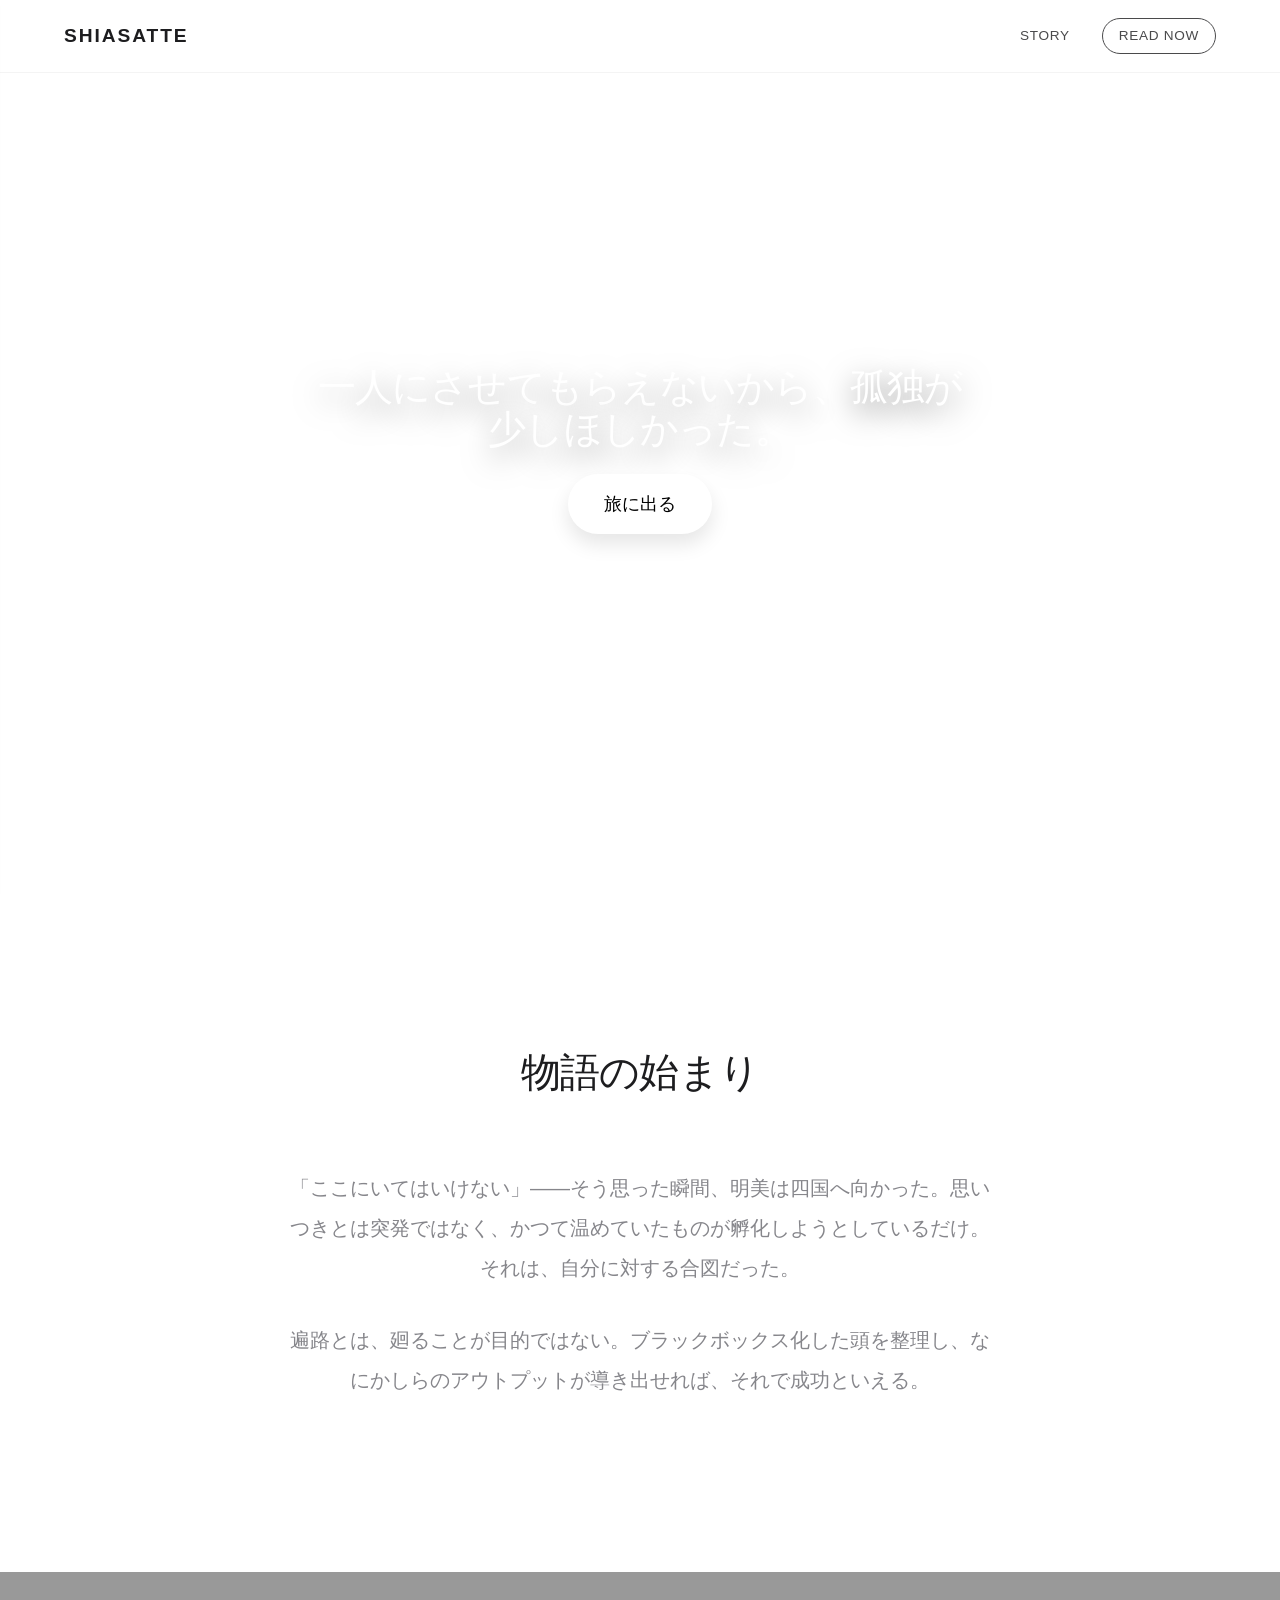
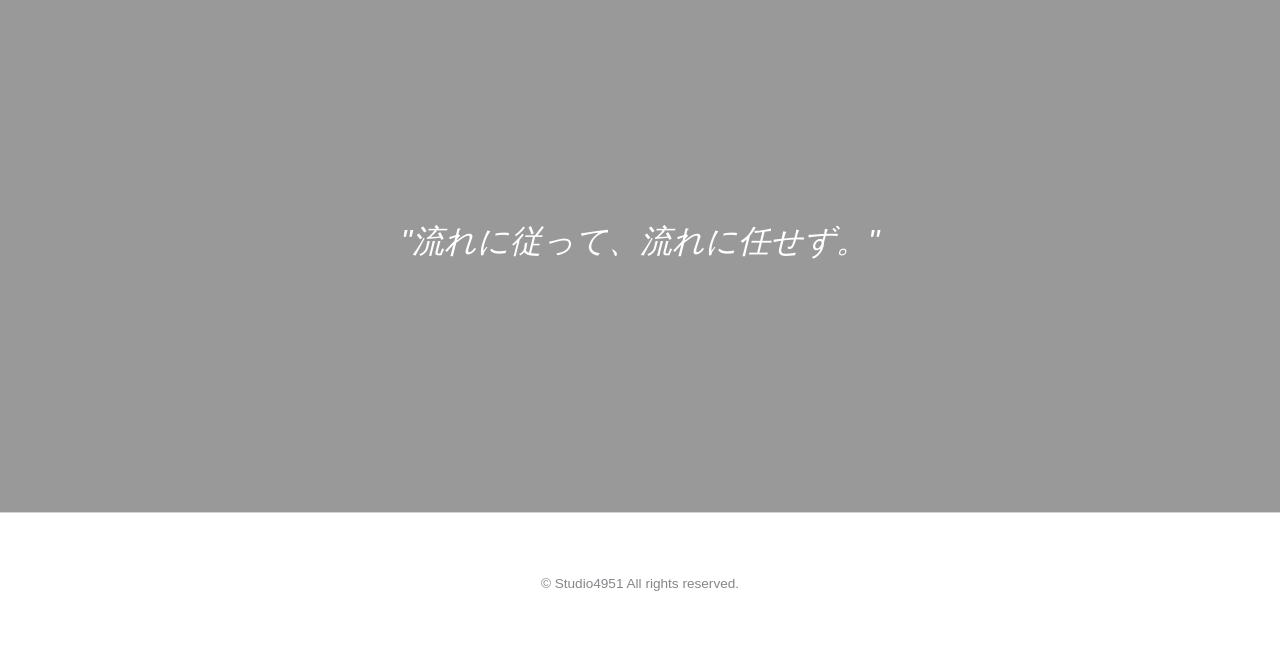
==== index.html @ b1f3d85f "web: ヒーロー文字の改行削除・サイズ縮小 Co-Authored-By: Claude Sonnet 4.6 <noreply@anthropic.com>" ====
<!DOCTYPE html>
<html lang="ja">
<head>
    <meta charset="UTF-8">
    <meta name="viewport" content="width=device-width, initial-scale=1.0">
    <title>shiasatte ― 完全版 ―</title>
    <meta name="description" content="歩く×考える カジュアルへんろニクス。四国遍路を舞台にした物語。">
    <link rel="stylesheet" href="styles.css">
    <style>
    /* Reader modal */
    #reader-modal {
        position: fixed;
        top: 0; left: 0;
        width: 100%; height: 100%;
        z-index: 9999;
        background: #000;
        display: none;
        flex-direction: column;
    }
    #reader-modal.open { display: flex; }

    #reader-topbar {
        height: 48px;
        background: rgba(0,0,0,0.95);
        display: flex;
        align-items: center;
        justify-content: space-between;
        padding: 0 16px;
        flex-shrink: 0;
    }
    #reader-topbar .reader-title {
        color: #999;
        font-size: 0.8rem;
        letter-spacing: 0.05em;
    }
    .reader-btn {
        background: none;
        border: none;
        color: #aaa;
        font-size: 14px;
        cursor: pointer;
        padding: 8px 12px;
        border-radius: 6px;
        transition: all 0.2s;
    }
    .reader-btn:hover { color: #fff; background: rgba(255,255,255,0.1); }

    #reader-frame {
        flex: 1;
        border: none;
        width: 100%;
    }

    #reader-navbar {
        height: 48px;
        background: rgba(0,0,0,0.95);
        display: flex;
        align-items: center;
        justify-content: space-between;
        padding: 0 8px;
        flex-shrink: 0;
        border-top: 1px solid rgba(255,255,255,0.08);
    }
    #reader-navbar .nav-btn {
        background: none;
        border: none;
        color: #888;
        font-size: 18px;
        cursor: pointer;
        width: 48px;
        height: 48px;
        display: flex;
        align-items: center;
        justify-content: center;
        border-radius: 8px;
        transition: all 0.15s;
    }
    #reader-navbar .nav-btn:hover { color: #fff; background: rgba(255,255,255,0.08); }
    #reader-navbar .nav-center {
        display: flex;
        align-items: center;
        gap: 4px;
    }
    #reader-page-info {
        font-size: 0.75rem;
        color: #666;
        min-width: 80px;
        text-align: center;
        user-select: none;
    }

    /* Reader TOC panel */
    #reader-toc {
        position: fixed;
        top: 0; left: -320px;
        z-index: 10010;
        width: 300px;
        height: 100%;
        background: rgba(30,30,30,0.98);
        backdrop-filter: blur(12px);
        -webkit-backdrop-filter: blur(12px);
        box-shadow: 2px 0 16px rgba(0,0,0,0.4);
        transition: left 0.3s ease;
        padding: 24px 0;
        overflow-y: auto;
    }
    #reader-toc.open { left: 0; }
    #reader-toc h3 {
        font-size: 0.8rem;
        font-weight: 600;
        color: #666;
        letter-spacing: 0.1em;
        padding: 0 24px 12px;
        border-bottom: 1px solid rgba(255,255,255,0.08);
        margin-bottom: 8px;
    }
    #reader-toc ul { list-style: none; padding: 0; margin: 0; }
    #reader-toc li a {
        display: block;
        padding: 10px 24px;
        color: #ccc;
        text-decoration: none;
        font-size: 0.9rem;
        transition: background 0.15s;
        border-left: 3px solid transparent;
    }
    #reader-toc li a:hover { background: rgba(255,255,255,0.05); }
    #reader-toc li a.active { border-left-color: #fff; color: #fff; font-weight: 600; }
    #reader-toc li.part a { font-weight: 700; font-size: 0.8rem; color: #777; padding-top: 18px; }

    #reader-overlay {
        position: fixed;
        top: 0; left: 0;
        width: 100%; height: 100%;
        background: rgba(0,0,0,0.5);
        z-index: 10005;
        opacity: 0;
        pointer-events: none;
        transition: opacity 0.3s;
    }
    #reader-overlay.show { opacity: 1; pointer-events: auto; }
    </style>
</head>
<body>
    <nav class="navbar fade-in">
        <div class="logo">SHIASATTE</div>
        <div class="menu">
            <a href="#about">Story</a>
            <a href="javascript:void(0)" class="btn-outline" onclick="openReader()">Read Now</a>
        </div>
    </nav>

    <header class="hero">
        <div class="hero-image" style="background-image: url('assets/ohenro_girl.png');"></div>
        <div class="hero-content fade-in-up">
            <h1>一人にさせてもらえないから、孤独が少しほしかった。</h1>
            <a href="javascript:void(0)" class="btn-primary" onclick="openReader(3)">旅に出る</a>
        </div>
    </header>

    <section id="about" class="section about">
        <div class="container fade-in-scroll">
            <h2 class="section-title">物語の始まり</h2>
            <div class="about-text">
                <p>「ここにいてはいけない」——そう思った瞬間、明美は四国へ向かった。思いつきとは突発ではなく、かつて温めていたものが孵化しようとしているだけ。それは、自分に対する合図だった。</p>
                <p>遍路とは、廻ることが目的ではない。ブラックボックス化した頭を整理し、なにかしらのアウトプットが導き出せれば、それで成功といえる。</p>
            </div>
        </div>
    </section>

    <section class="image-divider fade-in-scroll">
       <div class="quote">
           "流れに従って、流れに任せず。"
       </div>
    </section>


    <footer class="footer">
        <div class="container">
            <p>&copy; Studio4951 All rights reserved.</p>
        </div>
    </footer>

    <!-- Reader Modal -->
    <div id="reader-modal">
        <div id="reader-topbar">
            <span class="reader-title">SHIASATTE ― 完全版 ―</span>
            <button class="reader-btn" onclick="closeReader()">&#10005; 閉じる</button>
        </div>
        <iframe id="reader-frame" src="about:blank" allowfullscreen></iframe>
        <div id="reader-navbar">
            <button class="nav-btn" id="rbtn-toc" title="目次">&#9776;</button>
            <div class="nav-center">
                <button class="nav-btn" id="rbtn-prev" title="前のページ">&#9664;</button>
                <span id="reader-page-info"></span>
                <button class="nav-btn" id="rbtn-next" title="次のページ">&#9654;</button>
            </div>
            <div style="width:48px"></div>
        </div>
    </div>

    <div id="reader-overlay"></div>
    <nav id="reader-toc">
        <h3>目次</h3>
        <ul>
            <li class="part"><a href="#" data-item="2">第一部　shiasatte</a></li>
            <li><a href="#" data-item="3">第一章　百一匹目の女</a></li>
            <li><a href="#" data-item="4">第二章　同行他者</a></li>
            <li><a href="#" data-item="5">第三章　ラジオをなくした</a></li>
            <li><a href="#" data-item="6">第四章　それでよかった</a></li>
            <li class="part"><a href="#" data-item="7">第二部　大きな足のナナメから</a></li>
            <li><a href="#" data-item="8">番外編・前編</a></li>
            <li class="part"><a href="#" data-item="9">第三部　ここにいたらいいのに</a></li>
            <li><a href="#" data-item="10">番外編・後編</a></li>
        </ul>
    </nav>

    <script src="script.js"></script>
    <script>
    const readerModal = document.getElementById('reader-modal');
    const readerFrame = document.getElementById('reader-frame');
    const readerPageInfo = document.getElementById('reader-page-info');
    const readerToc = document.getElementById('reader-toc');
    const readerOverlay = document.getElementById('reader-overlay');
    let pendingJump = null;
    let bibiLoaded = false;

    function getBibi() {
        try {
            const w = readerFrame.contentWindow;
            return (w && w.R && w.I && w.I.Flipper) ? w : null;
        } catch(e) { return null; }
    }

    function openReader(itemIndex) {
        readerModal.classList.add('open');
        document.body.style.overflow = 'hidden';

        if (readerFrame.src === 'about:blank' || !readerFrame.src.includes('bibi')) {
            bibiLoaded = false;
            pendingJump = itemIndex || null;
            readerFrame.src = 'bibi/?book=shiasatte.epub';
            waitForBibi();
        } else if (!bibiLoaded) {
            pendingJump = itemIndex || null;
        } else if (itemIndex) {
            jumpToItem(itemIndex);
        }
    }

    function waitForBibi() {
        // Poll until Bibi is fully initialized
        const check = setInterval(() => {
            const w = getBibi();
            if (w) {
                clearInterval(check);
                bibiLoaded = true;
                // Inject smooth transitions
                try {
                    const style = w.document.createElement('style');
                    style.textContent = `
                        #bibi-main { transition: transform 0.4s cubic-bezier(0.22,1,0.36,1), -webkit-transform 0.4s cubic-bezier(0.22,1,0.36,1) !important; }
                        #bibi-main-book { transition: transform 0.4s cubic-bezier(0.22,1,0.36,1), opacity 0.2s ease, -webkit-transform 0.4s cubic-bezier(0.22,1,0.36,1) !important; }
                    `;
                    w.document.head.appendChild(style);
                } catch(e) {}

                if (pendingJump) {
                    setTimeout(() => jumpToItem(pendingJump), 300);
                    pendingJump = null;
                }
            }
        }, 300);
    }

    function jumpToItem(itemIndex) {
        const w = getBibi();
        if (!w || !w.R.Items[itemIndex]) return;
        const targetPage = w.R.Items[itemIndex].Pages[0];
        const targetIdx = w.R.Pages.indexOf(targetPage);
        const curPages = w.R.Current.Pages || w.R.IntersectingPages;
        const curIdx = curPages && curPages.length ? w.R.Pages.indexOf(curPages[0]) : 0;
        const dist = targetIdx - curIdx;
        if (dist !== 0) w.I.Flipper.flip(dist);
        setTimeout(updateReaderPageInfo, 500);
    }

    function closeReader() {
        readerModal.classList.remove('open');
        document.body.style.overflow = '';
        closeReaderToc();
    }

    function updateReaderPageInfo() {
        const w = getBibi();
        if (!w) return;
        const cur = w.R.Current.Pages;
        if (cur && cur.length) {
            const first = w.R.Pages.indexOf(cur[0]) + 1;
            const last = w.R.Pages.indexOf(cur[cur.length - 1]) + 1;
            const total = w.R.Pages.length;
            readerPageInfo.textContent = (first === last ? first : first + '-' + last) + ' / ' + total;
        }
    }

    function openReaderToc() { readerToc.classList.add('open'); readerOverlay.classList.add('show'); }
    function closeReaderToc() { readerToc.classList.remove('open'); readerOverlay.classList.remove('show'); }

    document.getElementById('rbtn-toc').addEventListener('click', () => {
        readerToc.classList.contains('open') ? closeReaderToc() : openReaderToc();
    });
    readerOverlay.addEventListener('click', closeReaderToc);

    document.getElementById('rbtn-prev').addEventListener('click', () => {
        const w = getBibi();
        if (w) { w.I.Flipper.flip(-1); setTimeout(updateReaderPageInfo, 400); }
    });
    document.getElementById('rbtn-next').addEventListener('click', () => {
        const w = getBibi();
        if (w) { w.I.Flipper.flip(1); setTimeout(updateReaderPageInfo, 400); }
    });

    document.querySelectorAll('#reader-toc a[data-item]').forEach(link => {
        link.addEventListener('click', (e) => {
            e.preventDefault();
            const itemIndex = parseInt(link.dataset.item);
            document.querySelectorAll('#reader-toc a').forEach(a => a.classList.remove('active'));
            link.classList.add('active');
            jumpToItem(itemIndex);
            closeReaderToc();
        });
    });

    // Keyboard: Escape to close
    document.addEventListener('keydown', (e) => {
        if (e.key === 'Escape' && readerModal.classList.contains('open')) closeReader();
    });

    setInterval(updateReaderPageInfo, 1000);
    </script>
</body>
</html>
---- styles.css ----
/* Core & Variables */
:root {
    --color-bg: #FFFFFF;
    --color-text: #1d1d1f;
    --color-text-muted: #86868b;
    --color-border: #d2d2d7;
    --color-accent: #000000;
    --font-heading: 'Helvetica Neue', 'Helvetica', 'Hiragino Kaku Gothic ProN', 'Arial', sans-serif;
    --font-body: 'Helvetica Neue', 'Helvetica', 'Hiragino Sans', 'Hiragino Kaku Gothic ProN', 'Arial', sans-serif;
    --transition-smooth: all 0.6s cubic-bezier(0.16, 1, 0.3, 1);
}

@media (prefers-color-scheme: dark) {
    :root {
        --color-bg: #000000;
        --color-text: #f5f5f7;
        --color-text-muted: #86868b;
        --color-border: #424245;
        --color-accent: #ffffff;
    }
}

* {
    margin: 0;
    padding: 0;
    box-sizing: border-box;
}

body {
    background-color: var(--color-bg);
    color: var(--color-text);
    font-family: var(--font-body);
    font-size: 17px;
    line-height: 1.6;
    -webkit-font-smoothing: antialiased;
    overflow-x: hidden;
}

a {
    color: inherit;
    text-decoration: none;
}

h1, h2, h3 {
    font-family: var(--font-heading);
    font-weight: 500;
    letter-spacing: -0.02em;
}

.container {
    max-width: 980px;
    margin: 0 auto;
    padding: 0 5%;
}

/* Nav */
.navbar {
    position: fixed;
    top: 0;
    left: 0;
    width: 100%;
    display: flex;
    justify-content: space-between;
    align-items: center;
    padding: 18px 5%;
    background-color: rgba(var(--color-bg), 0.8);
    backdrop-filter: saturate(180%) blur(20px);
    -webkit-backdrop-filter: saturate(180%) blur(20px);
    z-index: 1000;
    border-bottom: 1px solid rgba(150, 150, 150, 0.1);
}

.logo {
    font-size: 1.2rem;
    font-weight: 700;
    letter-spacing: 0.1em;
}

.menu {
    display: flex;
    gap: 2rem;
    align-items: center;
}

.menu a {
    font-size: 0.85rem;
    text-transform: uppercase;
    letter-spacing: 0.05em;
    opacity: 0.8;
    transition: opacity 0.3s;
}

.menu a:hover {
    opacity: 1;
}

.btn-outline {
    border: 1px solid var(--color-text);
    padding: 6px 16px;
    border-radius: 20px;
    font-size: 0.8rem;
    transition: var(--transition-smooth);
}

.btn-outline:hover {
    background-color: var(--color-text);
    color: var(--color-bg);
}

/* Hero */
.hero {
    position: relative;
    height: 100vh;
    display: flex;
    align-items: center;
    justify-content: center;
    text-align: center;
    overflow: hidden;
}

.hero-image {
    position: absolute;
    top: 0;
    left: 0;
    width: 100%;
    height: 100%;
    background-size: cover;
    background-position: center;
    background-attachment: fixed;
    z-index: -1;
    transform: scale(1.05); /* for parallax/zoom out effect if wanted */
    filter: brightness(0.6) contrast(1.1);
}

.hero-content {
    color: #ffffff;
    max-width: 800px;
    padding: 0 5vw;
}

.hero-content h1 {
    font-size: clamp(1.4rem, 3vw, 2.5rem);
    line-height: 1.1;
    margin-bottom: 1.5rem;
    text-shadow: 0 10px 30px rgba(0,0,0,0.5);
}

.hero-content p {
    font-size: clamp(1.2rem, 2vw, 1.6rem);
    font-weight: 300;
    margin-bottom: 3rem;
    opacity: 0.9;
    text-shadow: 0 2px 10px rgba(0,0,0,0.5);
}

.btn-primary {
    display: inline-block;
    background-color: #ffffff;
    color: #000000;
    padding: 16px 36px;
    border-radius: 40px;
    font-size: 1.1rem;
    font-weight: 500;
    transition: var(--transition-smooth);
    box-shadow: 0 10px 20px rgba(0,0,0,0.1);
}

.btn-primary:hover {
    transform: translateY(-2px);
    box-shadow: 0 15px 30px rgba(0,0,0,0.2);
    background-color: #f0f0f0;
}

/* Sections */
.section {
    padding: 140px 0;
}

.section-title {
    font-size: 2.5rem;
    text-align: center;
    margin-bottom: 4rem;
}

/* About */
.about-text {
    max-width: 700px;
    margin: 0 auto;
    font-size: 1.25rem;
    line-height: 2;
    text-align: center;
    color: var(--color-text-muted);
}

.about-text p {
    margin-bottom: 2rem;
}

/* Image Divider */
.image-divider {
    height: 60vh;
    background-image: url('assets/hero.png');
    background-size: cover;
    background-position: center;
    background-attachment: fixed;
    display: flex;
    align-items: center;
    justify-content: center;
    position: relative;
    filter: grayscale(80%);
}

.image-divider::after {
    content: '';
    position: absolute;
    top: 0;
    left: 0;
    width: 100%;
    height: 100%;
    background: rgba(0, 0, 0, 0.4);
}

.quote {
    position: relative;
    z-index: 1;
    font-size: 2rem;
    color: #fff;
    font-weight: 300;
    text-align: center;
    font-style: italic;
    max-width: 800px;
    padding: 0 20px;
}

/* Chapters */
.chapter-list {
    list-style: none;
    max-width: 700px;
    margin: 0 auto;
}

.chapter-list li {
    border-bottom: 1px solid var(--color-border);
}

.chapter-list li:first-child {
    border-top: 1px solid var(--color-border);
}

.chapter-list a {
    display: flex;
    align-items: center;
    justify-content: space-between;
    padding: 24px 0;
    transition: var(--transition-smooth);
}

.chapter-list a:hover {
    padding-left: 20px;
    padding-right: 20px;
    background-color: rgba(150, 150, 150, 0.05);
}

.chapter-num {
    font-size: 0.9rem;
    color: var(--color-text-muted);
}

.chapter-title {
    font-size: 1.4rem;
    font-weight: 500;
}

/* Footer */
.footer {
    padding: 60px 0;
    text-align: center;
    font-size: 0.85rem;
    color: var(--color-text-muted);
    border-top: 1px solid var(--color-border);
}

/* Animations */
.fade-in {
    opacity: 0;
    animation: fadeIn 1.2s cubic-bezier(0.16, 1, 0.3, 1) forwards;
}

.fade-in-up {
    opacity: 0;
    transform: translateY(40px);
    animation: fadeInUp 1.2s cubic-bezier(0.16, 1, 0.3, 1) 0.3s forwards;
}

.fade-in-scroll {
    opacity: 0;
    transform: translateY(40px);
    transition: opacity 1s cubic-bezier(0.16, 1, 0.3, 1), transform 1s cubic-bezier(0.16, 1, 0.3, 1);
}

.fade-in-scroll.is-visible {
    opacity: 1;
    transform: translateY(0);
}

@keyframes fadeIn {
    to { opacity: 1; }
}

@keyframes fadeInUp {
    to {
        opacity: 1;
        transform: translateY(0);
    }
}

/* Responsive */
@media (max-width: 768px) {
    .menu { display: none; }
    .hero-content h1 {
        font-size: 1.2rem;
    }
    .about-text {
        font-size: 1.1rem;
        text-align: left;
    }
    .quote {
        font-size: 1.5rem;
    }
    .chapter-list a {
        flex-direction: column;
        align-items: flex-start;
        gap: 8px;
    }
}
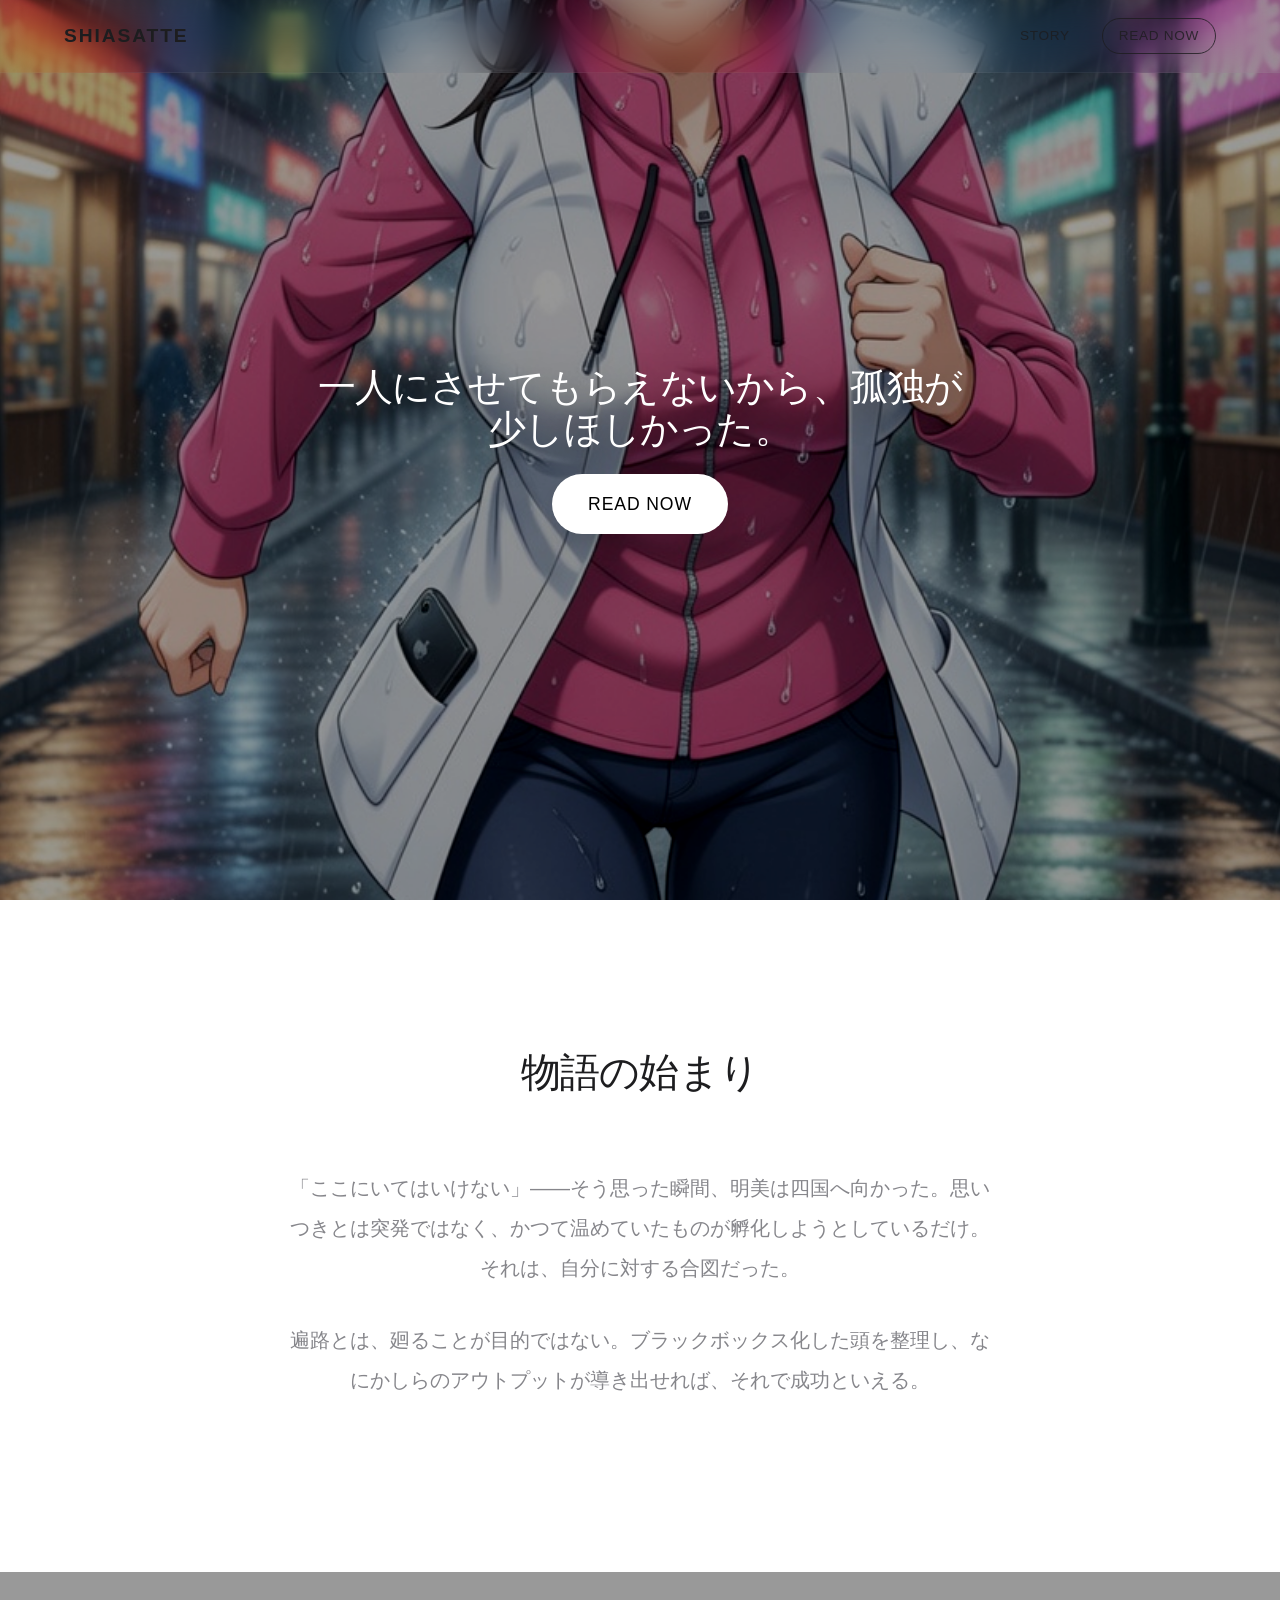
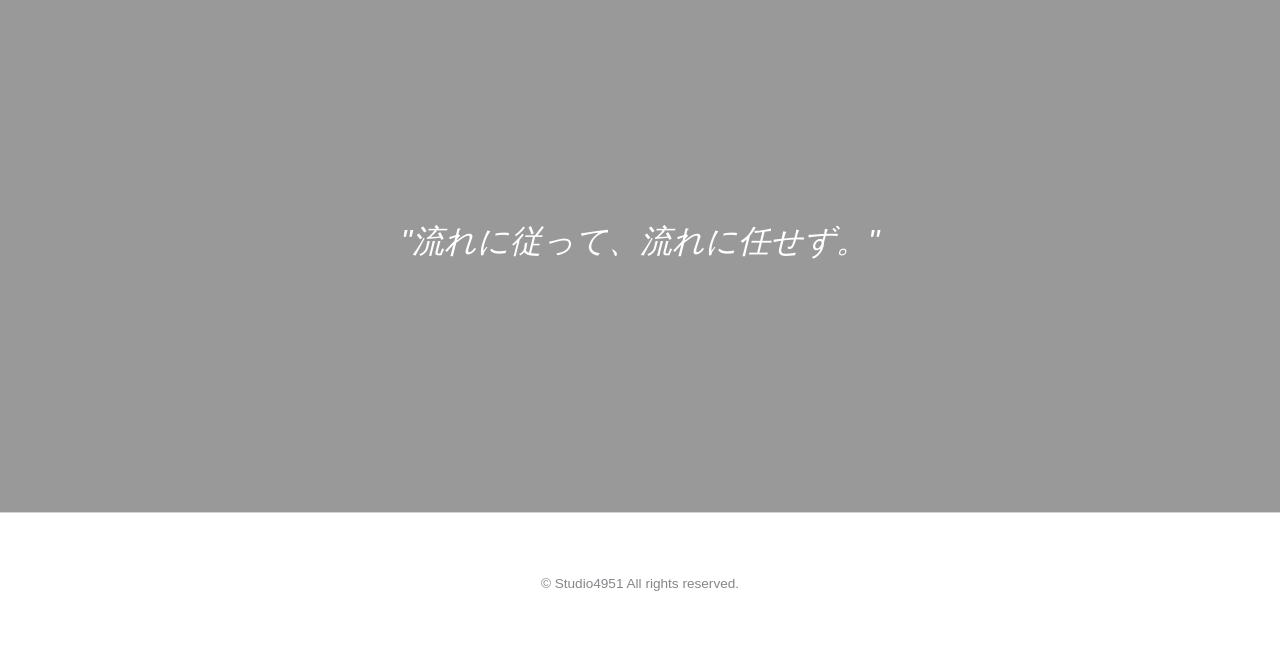
==== commit bc700b45: "web: ヒーロー画像をtop.pngに変更 Co-Authored-By: Claude Sonnet 4.6 <noreply@anthropic.com>" ====
--- a/index.html
+++ b/index.html
@@ -151,10 +151,10 @@
     </nav>
 
     <header class="hero">
-        <div class="hero-image" style="background-image: url('assets/ohenro_girl.png');"></div>
+        <div class="hero-image" style="background-image: url('assets/top.png');"></div>
         <div class="hero-content fade-in-up">
             <h1>一人にさせてもらえないから、孤独が少しほしかった。</h1>
-            <a href="javascript:void(0)" class="btn-primary" onclick="openReader(3)">旅に出る</a>
+            <a href="javascript:void(0)" class="btn-primary" onclick="openReader(3)">Read Now</a>
         </div>
     </header>
 
--- a/styles.css
+++ b/styles.css
@@ -161,6 +161,8 @@
     border-radius: 40px;
     font-size: 1.1rem;
     font-weight: 500;
+    text-transform: uppercase;
+    letter-spacing: 0.05em;
     transition: var(--transition-smooth);
     box-shadow: 0 10px 20px rgba(0,0,0,0.1);
 }
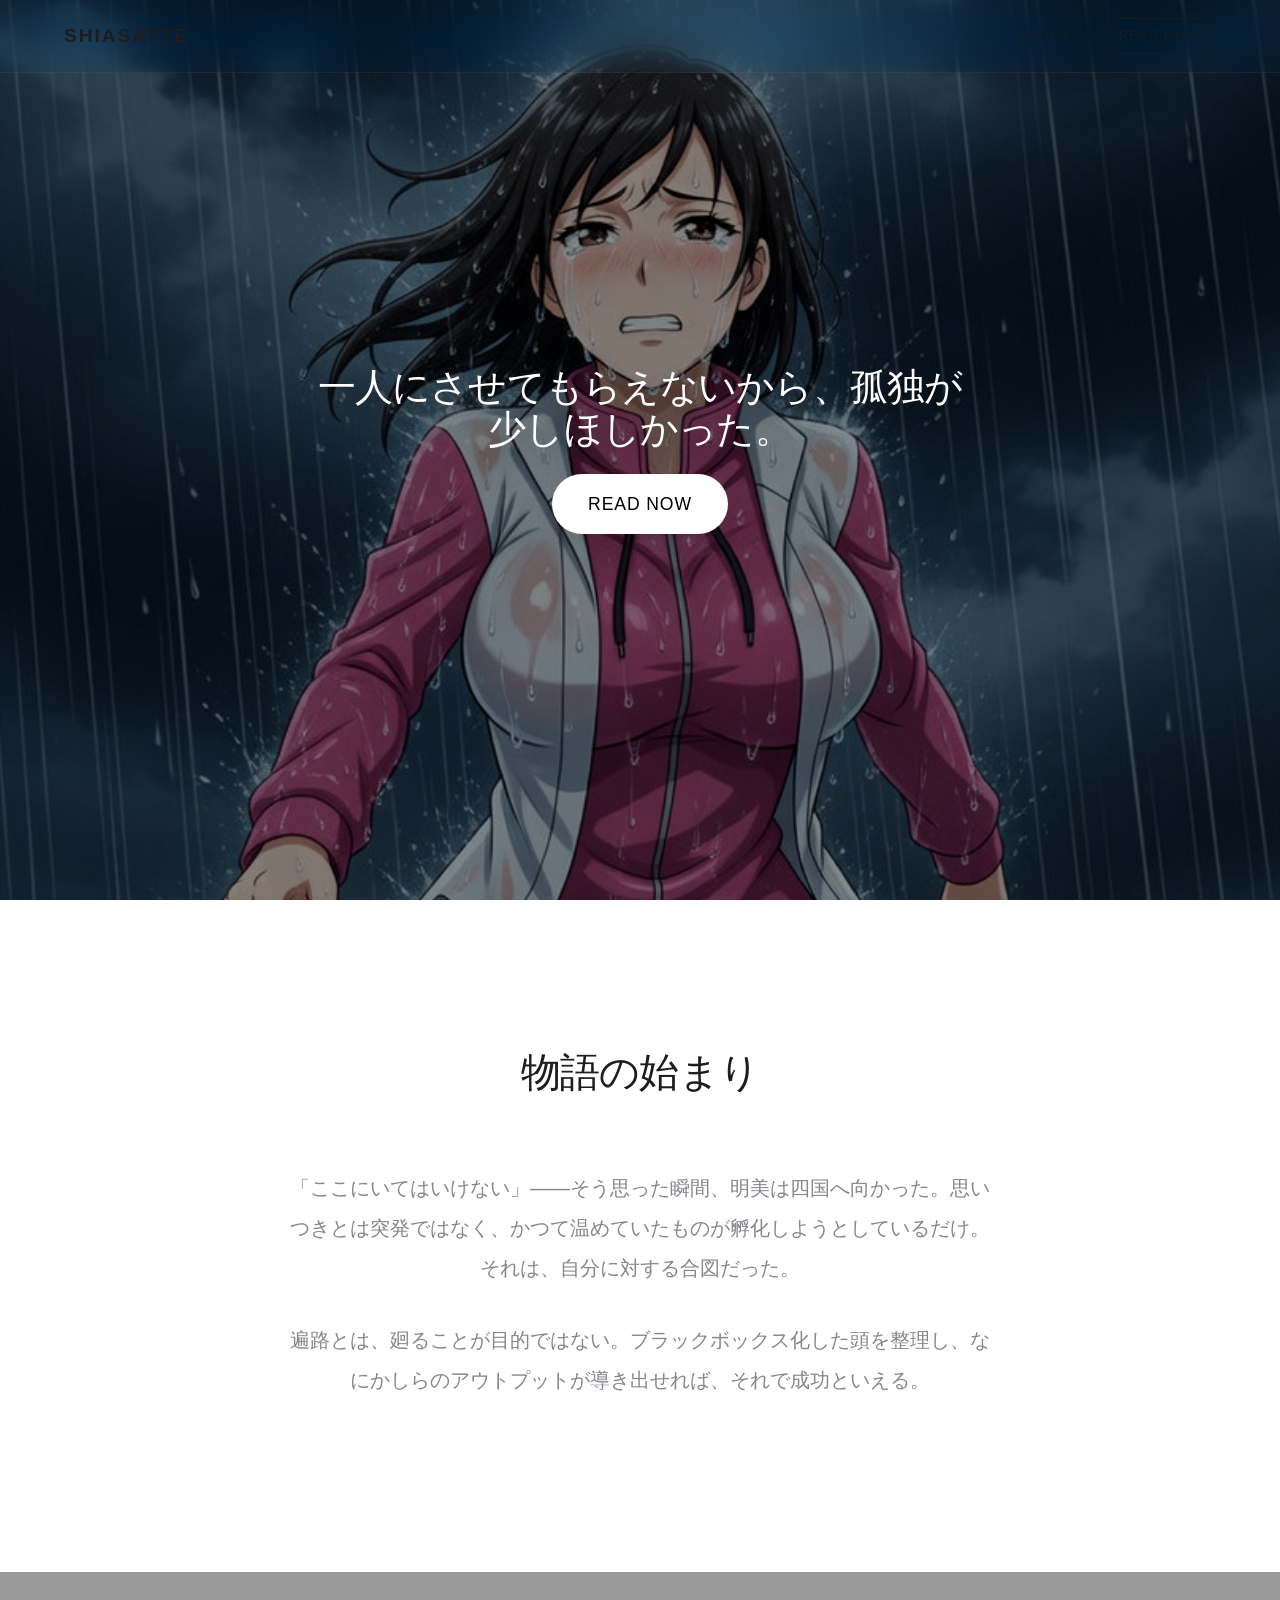
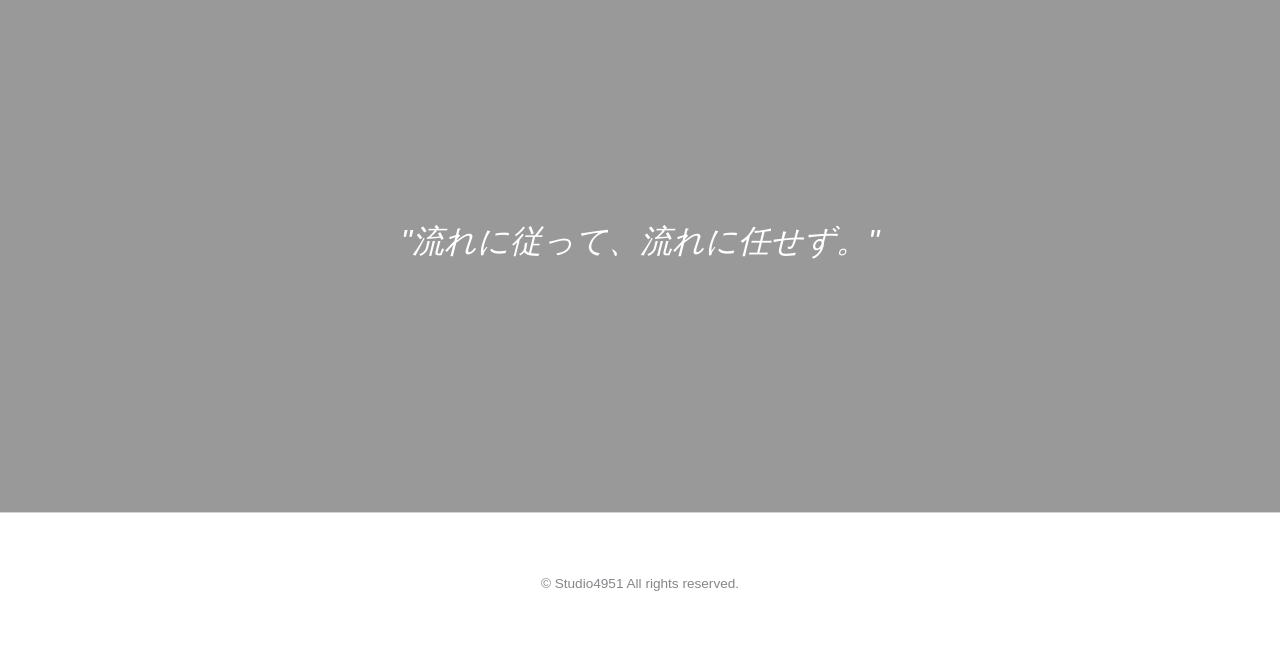
==== commit 4f06bb10: "web: top.jpgに更新" ====
--- a/index.html
+++ b/index.html
@@ -151,7 +151,7 @@
     </nav>
 
     <header class="hero">
-        <div class="hero-image" style="background-image: url('assets/top.png');"></div>
+        <div class="hero-image" style="background-image: url('assets/top.jpg');"></div>
         <div class="hero-content fade-in-up">
             <h1>一人にさせてもらえないから、孤独が少しほしかった。</h1>
             <a href="javascript:void(0)" class="btn-primary" onclick="openReader(3)">Read Now</a>
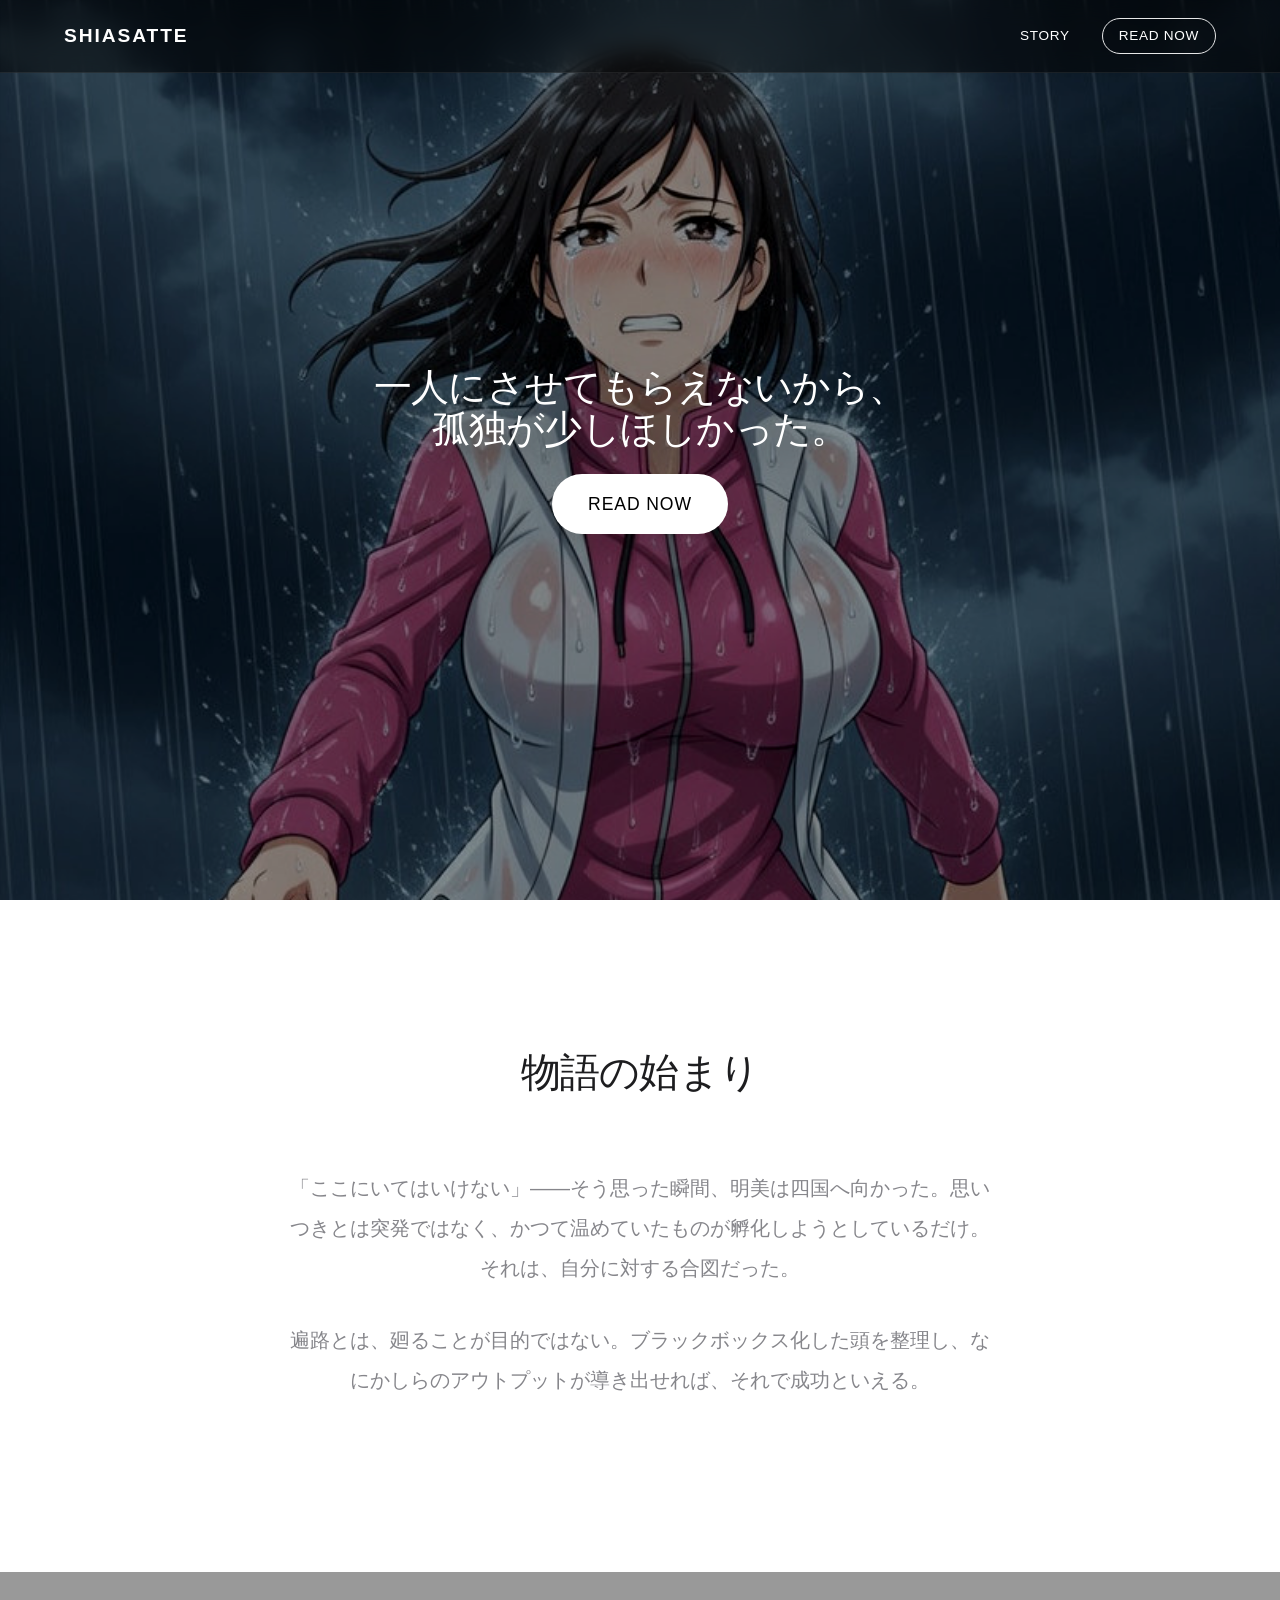
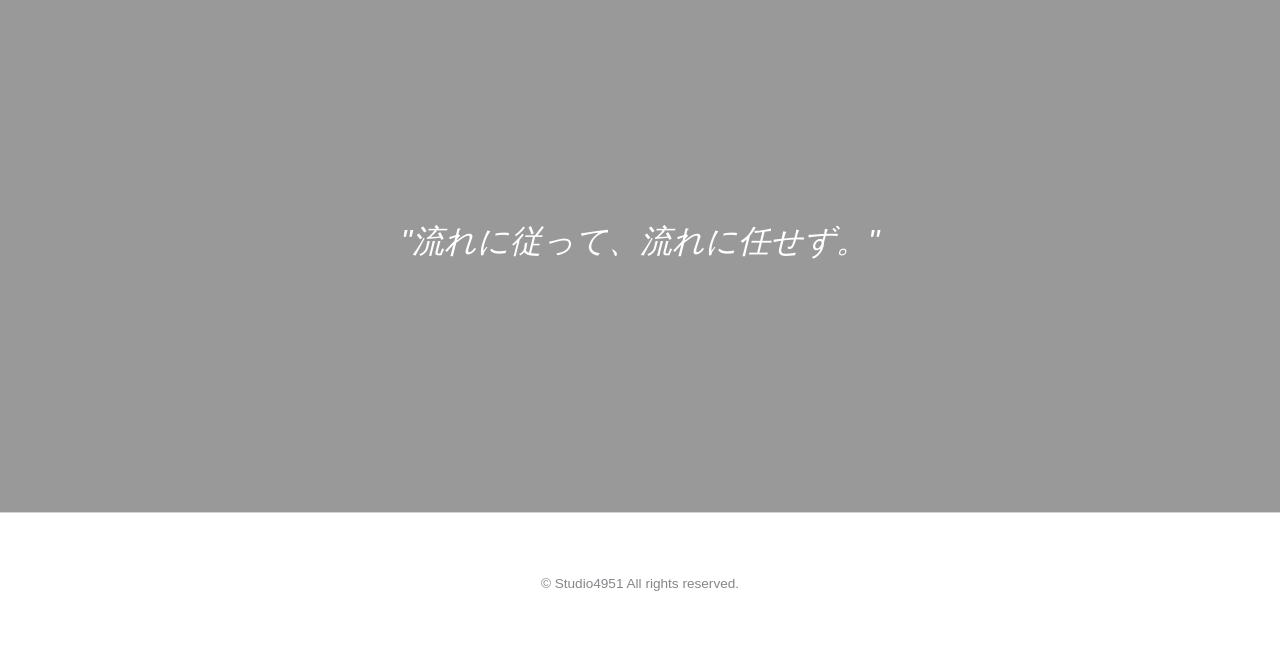
==== commit 8282cd20: "web: viewportにuser-scalable=noを追加してズーム防止" ====
--- a/index.html
+++ b/index.html
@@ -2,7 +2,7 @@
 <html lang="ja">
 <head>
     <meta charset="UTF-8">
-    <meta name="viewport" content="width=device-width, initial-scale=1.0">
+    <meta name="viewport" content="width=device-width, initial-scale=1.0, maximum-scale=1.0, user-scalable=no" id="viewport-meta">
     <title>shiasatte ― 完全版 ―</title>
     <meta name="description" content="歩く×考える カジュアルへんろニクス。四国遍路を舞台にした物語。">
     <link rel="stylesheet" href="styles.css">
@@ -153,7 +153,7 @@
     <header class="hero">
         <div class="hero-image" style="background-image: url('assets/top.jpg');"></div>
         <div class="hero-content fade-in-up">
-            <h1>一人にさせてもらえないから、孤独が少しほしかった。</h1>
+            <h1>一人にさせてもらえないから、<br>孤独が少しほしかった。</h1>
             <a href="javascript:void(0)" class="btn-primary" onclick="openReader(3)">Read Now</a>
         </div>
     </header>
@@ -195,7 +195,7 @@
                 <span id="reader-page-info"></span>
                 <button class="nav-btn" id="rbtn-next" title="次のページ">&#9654;</button>
             </div>
-            <div style="width:48px"></div>
+            <button class="nav-btn" id="rbtn-zoom-reset" title="表示リセット" style="font-size:12px;">1:1</button>
         </div>
     </div>
 
@@ -261,8 +261,20 @@
                     style.textContent = `
                         #bibi-main { transition: transform 0.4s cubic-bezier(0.22,1,0.36,1), -webkit-transform 0.4s cubic-bezier(0.22,1,0.36,1) !important; }
                         #bibi-main-book { transition: transform 0.4s cubic-bezier(0.22,1,0.36,1), opacity 0.2s ease, -webkit-transform 0.4s cubic-bezier(0.22,1,0.36,1) !important; }
+                        html, body { touch-action: pan-x pan-y; }
                     `;
                     w.document.head.appendChild(style);
+                    // ピンチズーム防止
+                    w.document.addEventListener('touchmove', (e) => {
+                        if (e.touches.length > 1) e.preventDefault();
+                    }, { passive: false });
+                    // ダブルタップズーム防止
+                    let lastTap = 0;
+                    w.document.addEventListener('touchend', (e) => {
+                        const now = Date.now();
+                        if (now - lastTap < 300) e.preventDefault();
+                        lastTap = now;
+                    }, { passive: false });
                 } catch(e) {}
 
                 if (pendingJump) {
@@ -331,6 +343,14 @@
         });
     });
 
+    document.getElementById('rbtn-zoom-reset').addEventListener('click', () => {
+        const w = getBibi();
+        if (w) {
+            try { w.I.Loupe.resetZoom(); } catch(e) {}
+            try { w.document.documentElement.style.transform = ''; } catch(e) {}
+        }
+    });
+
     // Keyboard: Escape to close
     document.addEventListener('keydown', (e) => {
         if (e.key === 'Escape' && readerModal.classList.contains('open')) closeReader();
--- a/styles.css
+++ b/styles.css
@@ -63,17 +63,19 @@
     justify-content: space-between;
     align-items: center;
     padding: 18px 5%;
-    background-color: rgba(var(--color-bg), 0.8);
-    backdrop-filter: saturate(180%) blur(20px);
-    -webkit-backdrop-filter: saturate(180%) blur(20px);
+    background-color: rgba(0, 0, 0, 0.5);
+    backdrop-filter: blur(12px);
+    -webkit-backdrop-filter: blur(12px);
     z-index: 1000;
-    border-bottom: 1px solid rgba(150, 150, 150, 0.1);
+    border-bottom: 1px solid rgba(255, 255, 255, 0.08);
+    color: #ffffff;
 }
 
 .logo {
     font-size: 1.2rem;
     font-weight: 700;
     letter-spacing: 0.1em;
+    color: #ffffff;
 }
 
 .menu {
@@ -86,16 +88,18 @@
     font-size: 0.85rem;
     text-transform: uppercase;
     letter-spacing: 0.05em;
-    opacity: 0.8;
+    color: #ffffff;
+    opacity: 1;
     transition: opacity 0.3s;
 }
 
 .menu a:hover {
-    opacity: 1;
+    opacity: 0.7;
 }
 
 .btn-outline {
-    border: 1px solid var(--color-text);
+    border: 1px solid rgba(255,255,255,0.9);
+    color: #ffffff;
     padding: 6px 16px;
     border-radius: 20px;
     font-size: 0.8rem;
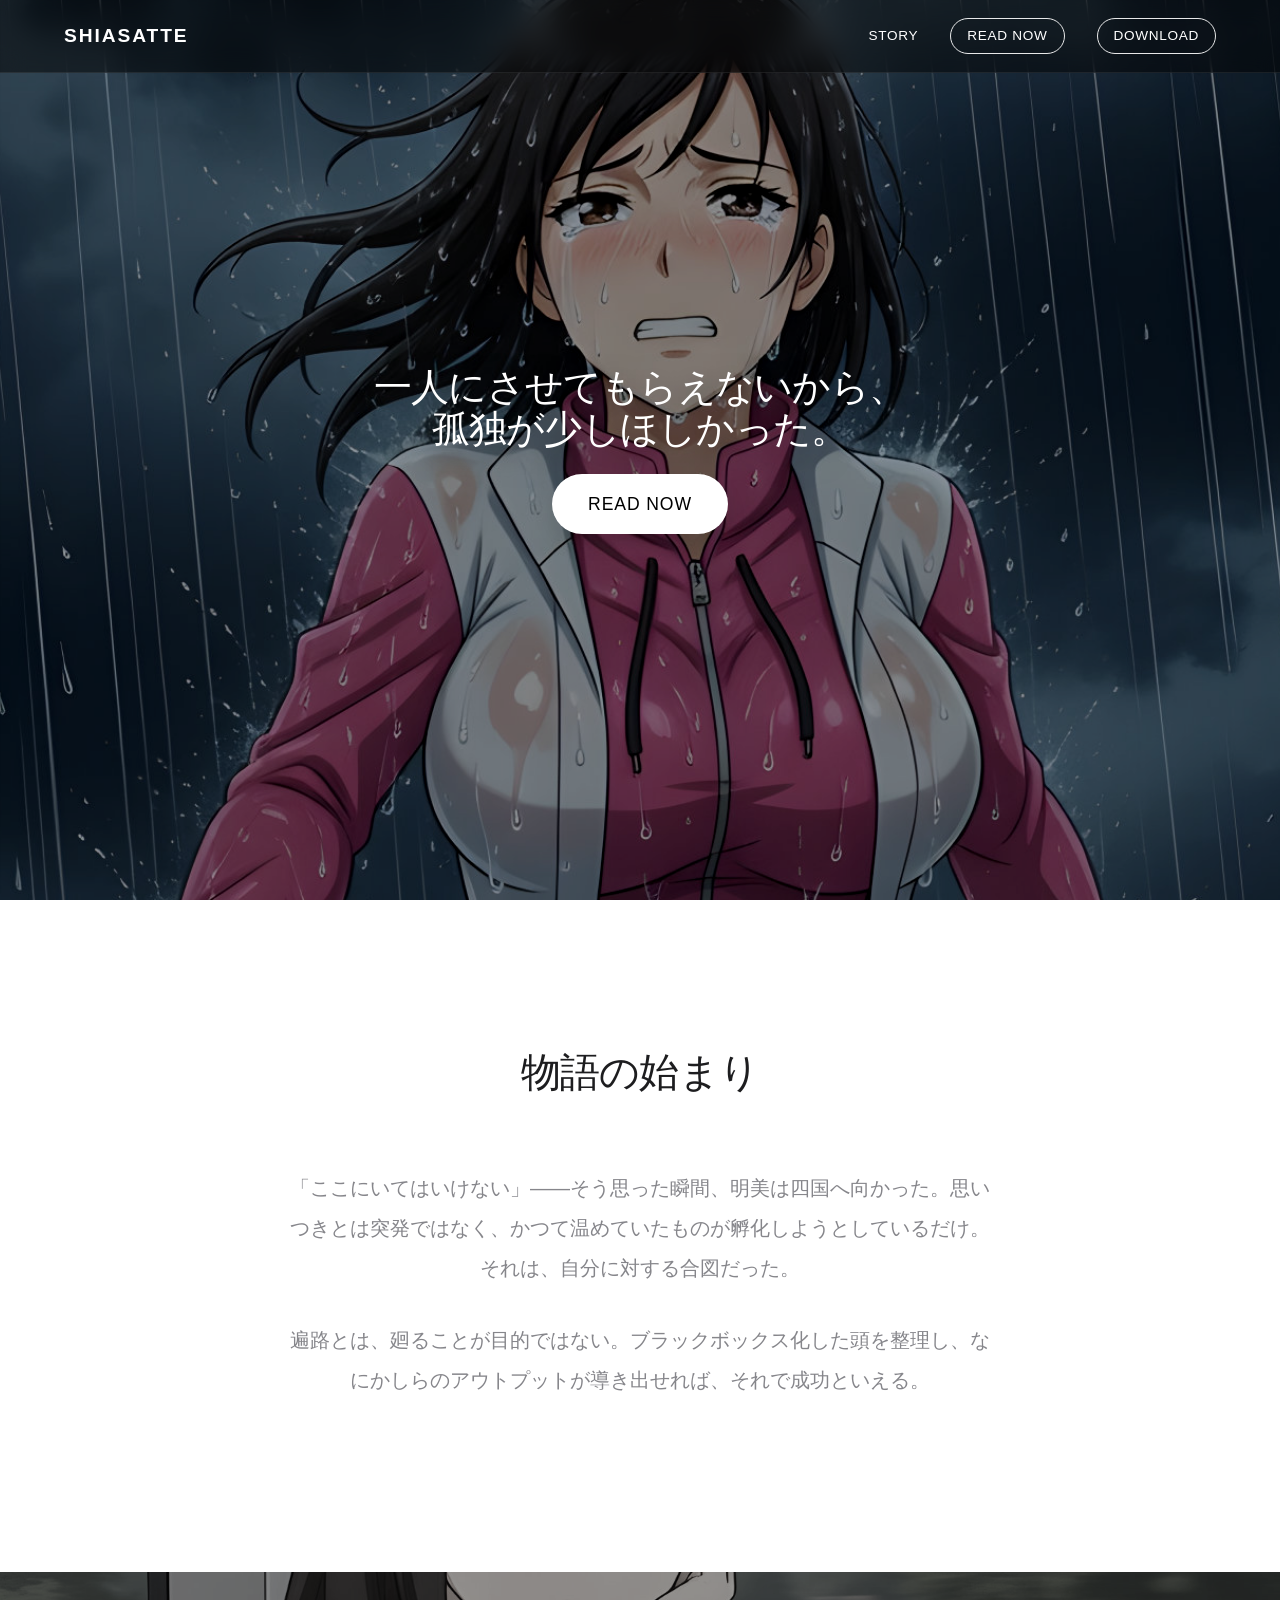
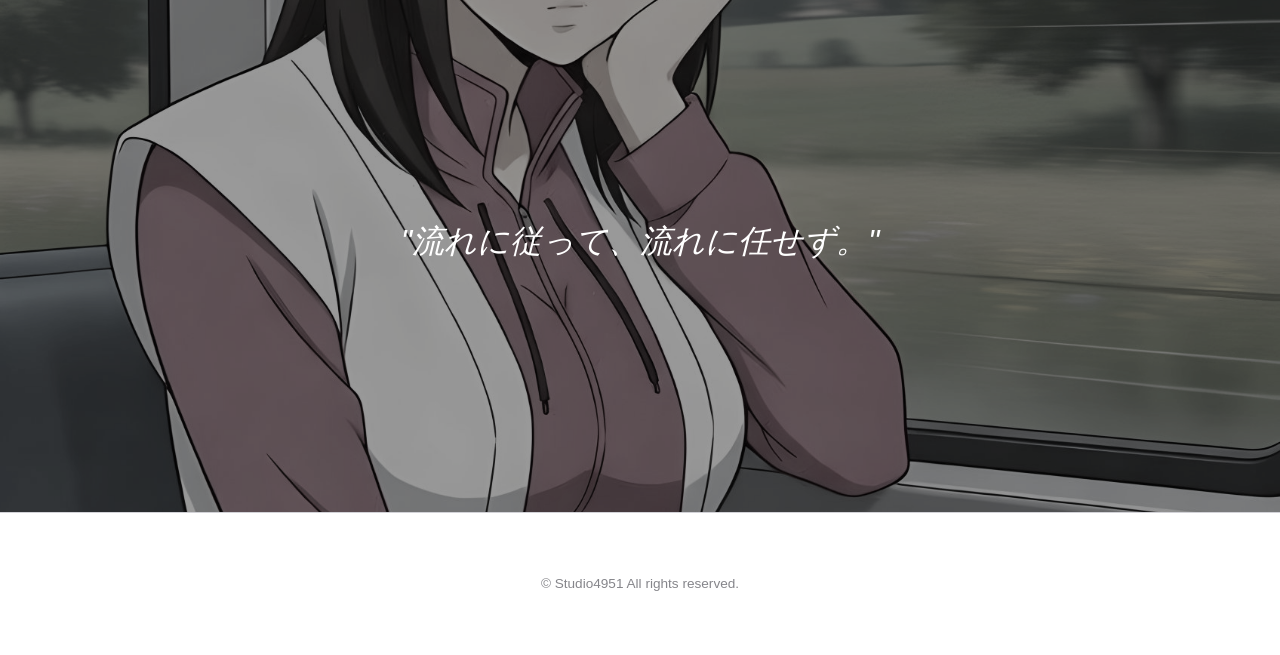
==== commit 6d3460a4: "web: モバイルハンバーガーメニュー追加、EPUBダウンロードボタン追加、画像更新 Co-Authored-By: Claude Opus 4.6 <noreply@anthropic.com>" ====
--- a/index.html
+++ b/index.html
@@ -144,9 +144,13 @@
 <body>
     <nav class="navbar fade-in">
         <div class="logo">SHIASATTE</div>
-        <div class="menu">
+        <button class="hamburger" id="hamburger" aria-label="メニュー">
+            <span></span><span></span><span></span>
+        </button>
+        <div class="menu" id="nav-menu">
             <a href="#about">Story</a>
             <a href="javascript:void(0)" class="btn-outline" onclick="openReader()">Read Now</a>
+            <a href="bibi-bookshelf/shiasatte.epub" download class="btn-outline">Download</a>
         </div>
     </nav>
 
@@ -325,11 +329,11 @@
 
     document.getElementById('rbtn-prev').addEventListener('click', () => {
         const w = getBibi();
+        if (w) { w.I.Flipper.flip(1); setTimeout(updateReaderPageInfo, 400); }
+    });
+    document.getElementById('rbtn-next').addEventListener('click', () => {
+        const w = getBibi();
         if (w) { w.I.Flipper.flip(-1); setTimeout(updateReaderPageInfo, 400); }
-    });
-    document.getElementById('rbtn-next').addEventListener('click', () => {
-        const w = getBibi();
-        if (w) { w.I.Flipper.flip(1); setTimeout(updateReaderPageInfo, 400); }
     });
 
     document.querySelectorAll('#reader-toc a[data-item]').forEach(link => {
@@ -351,6 +355,11 @@
         }
     });
 
+    // iOS Safari ピンチズーム防止
+    document.addEventListener('touchmove', (e) => {
+        if (e.touches.length > 1) e.preventDefault();
+    }, { passive: false });
+
     // Keyboard: Escape to close
     document.addEventListener('keydown', (e) => {
         if (e.key === 'Escape' && readerModal.classList.contains('open')) closeReader();
--- a/styles.css
+++ b/styles.css
@@ -205,7 +205,7 @@
 /* Image Divider */
 .image-divider {
     height: 60vh;
-    background-image: url('assets/hero.png');
+    background-image: url('assets/hero.jpg');
     background-size: cover;
     background-position: center;
     background-attachment: fixed;
@@ -320,9 +320,62 @@
     }
 }
 
+/* Hamburger */
+.hamburger {
+    display: none;
+    background: none;
+    border: none;
+    cursor: pointer;
+    padding: 8px;
+    z-index: 1001;
+}
+.hamburger span {
+    display: block;
+    width: 20px;
+    height: 2px;
+    background: #fff;
+    margin: 4px 0;
+    transition: all 0.3s;
+}
+.hamburger.active span:nth-child(1) {
+    transform: rotate(45deg) translate(4px, 4px);
+}
+.hamburger.active span:nth-child(2) {
+    opacity: 0;
+}
+.hamburger.active span:nth-child(3) {
+    transform: rotate(-45deg) translate(4px, -4px);
+}
+
 /* Responsive */
 @media (max-width: 768px) {
-    .menu { display: none; }
+    .hamburger { display: block; }
+    .menu {
+        display: none;
+        position: fixed;
+        top: 0;
+        left: 0;
+        width: 100%;
+        height: 100%;
+        background: rgba(0, 0, 0, 0.95);
+        flex-direction: column;
+        align-items: center;
+        justify-content: center;
+        gap: 2rem;
+        z-index: 1000;
+    }
+    .menu.open {
+        display: flex;
+    }
+    .menu a {
+        font-size: 1.2rem;
+    }
+    .hero {
+        height: 100vw;
+    }
+    .hero-image {
+        background-attachment: scroll;
+    }
     .hero-content h1 {
         font-size: 1.2rem;
     }
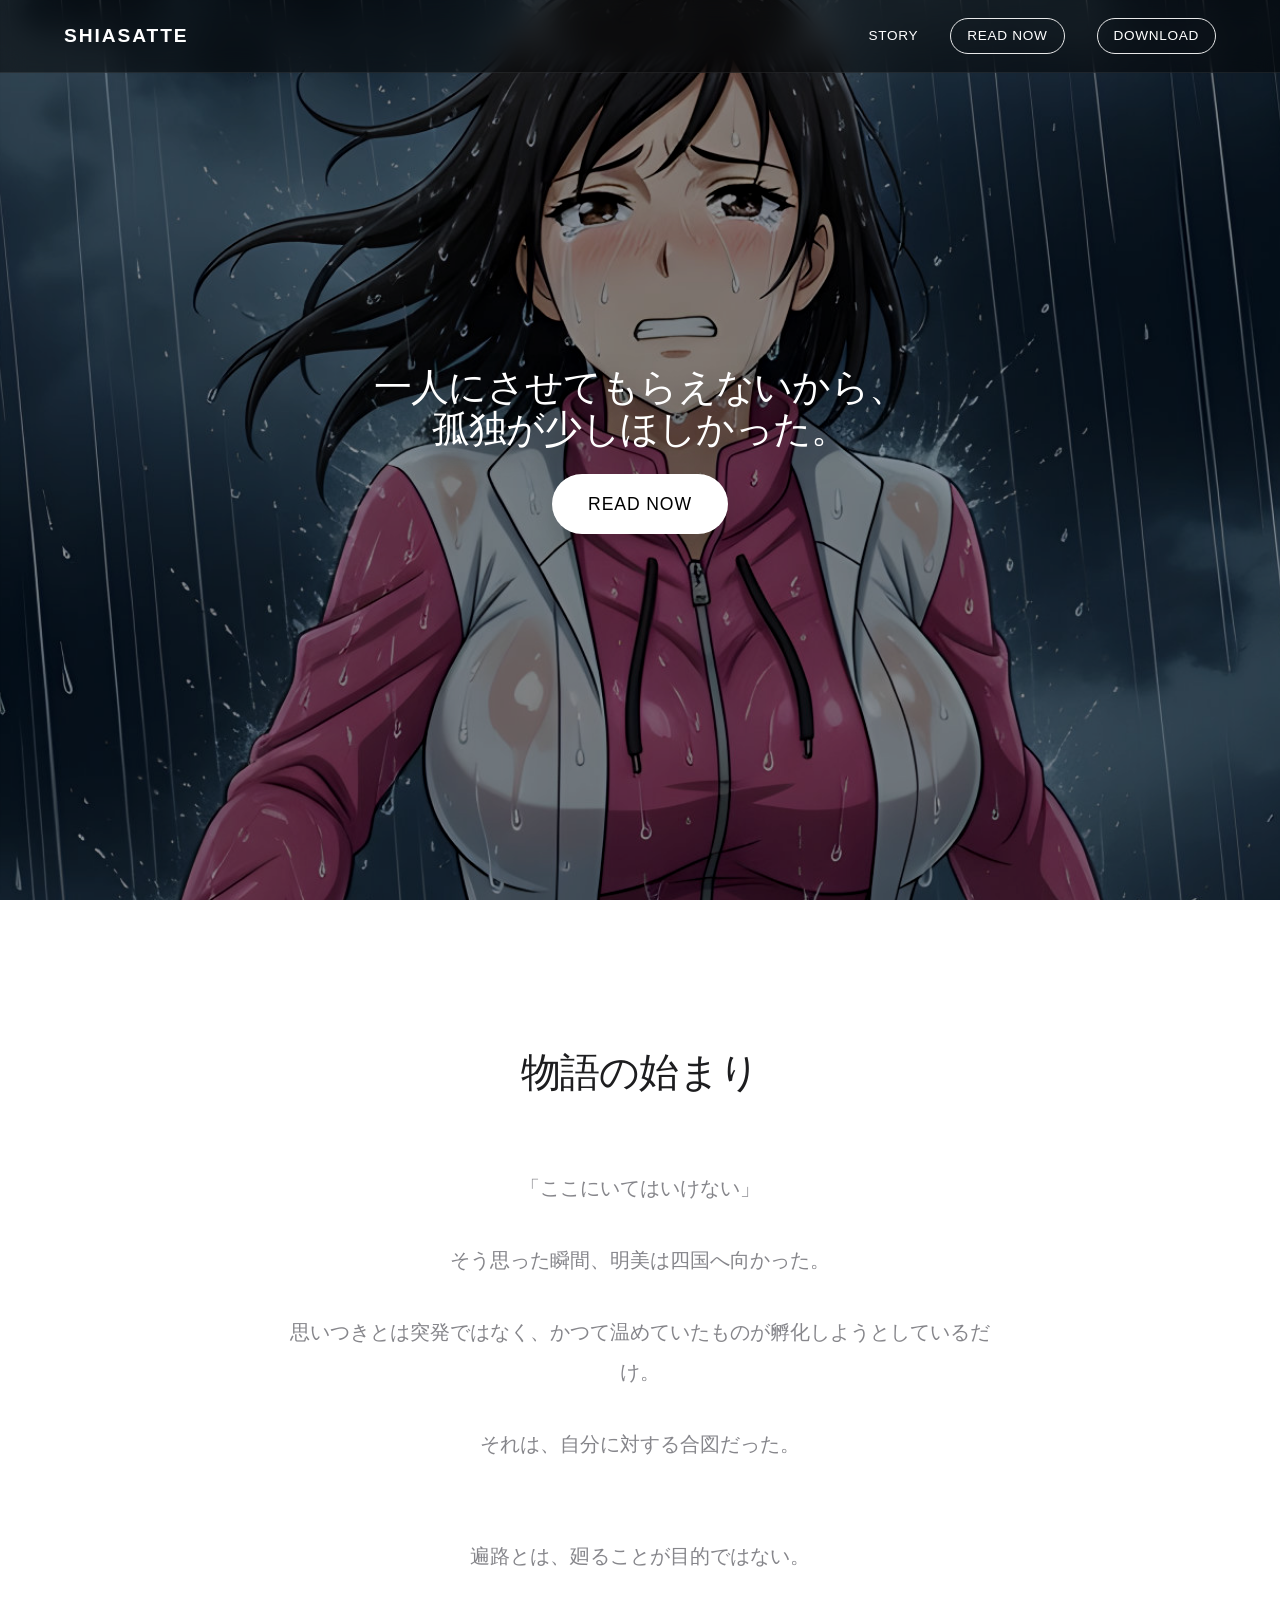
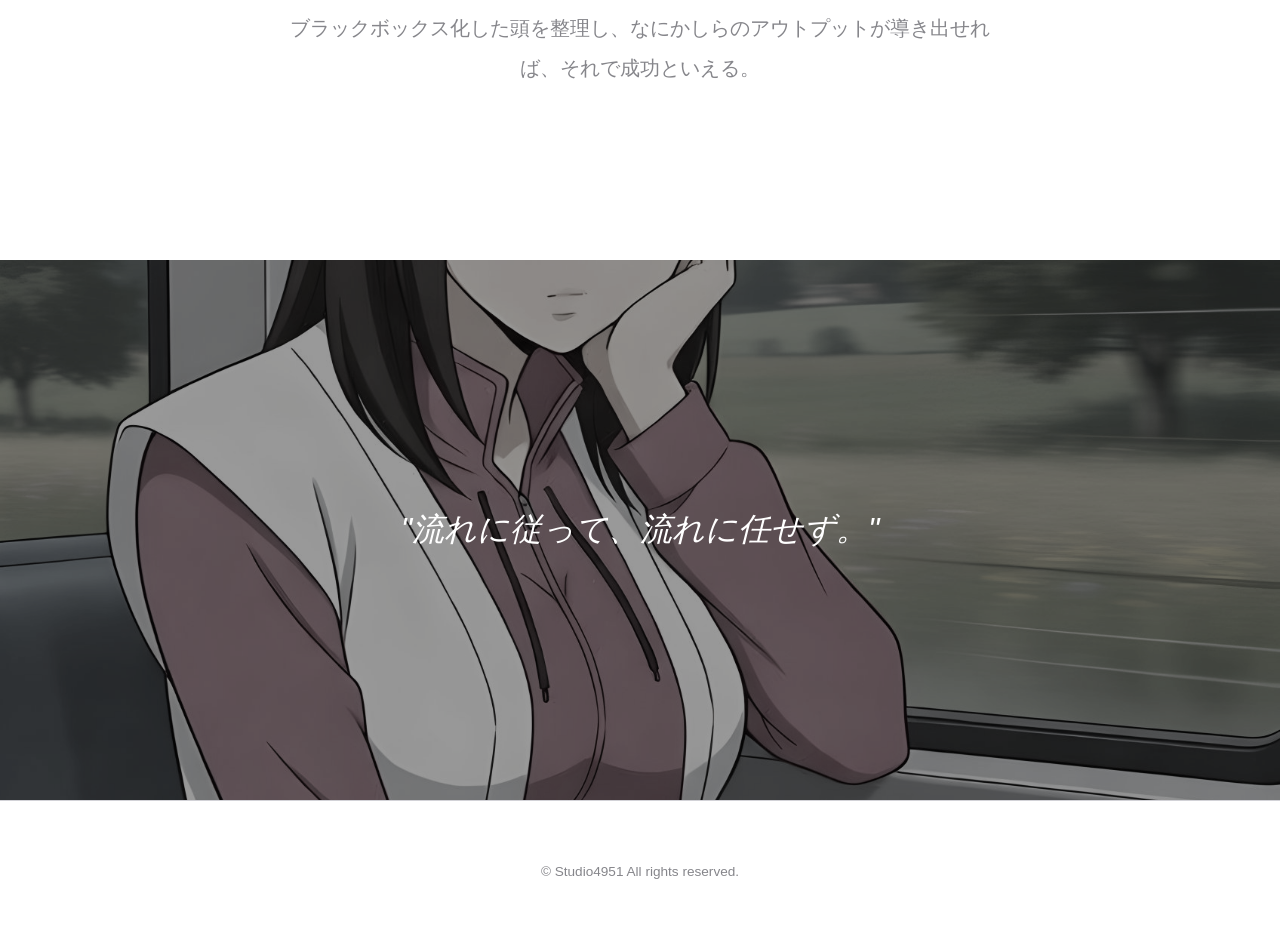
==== commit 2aeea1f5: "web: aboutセクションの文章を適切に改行 Co-Authored-By: Claude Opus 4.6 <noreply@anthropic.com>" ====
--- a/index.html
+++ b/index.html
@@ -166,8 +166,13 @@
         <div class="container fade-in-scroll">
             <h2 class="section-title">物語の始まり</h2>
             <div class="about-text">
-                <p>「ここにいてはいけない」——そう思った瞬間、明美は四国へ向かった。思いつきとは突発ではなく、かつて温めていたものが孵化しようとしているだけ。それは、自分に対する合図だった。</p>
-                <p>遍路とは、廻ることが目的ではない。ブラックボックス化した頭を整理し、なにかしらのアウトプットが導き出せれば、それで成功といえる。</p>
+                <p>「ここにいてはいけない」</p>
+                <p>そう思った瞬間、明美は四国へ向かった。</p>
+                <p>思いつきとは突発ではなく、かつて温めていたものが孵化しようとしているだけ。</p>
+                <p>それは、自分に対する合図だった。</p>
+                <br>
+                <p>遍路とは、廻ることが目的ではない。</p>
+                <p>ブラックボックス化した頭を整理し、なにかしらのアウトプットが導き出せれば、それで成功といえる。</p>
             </div>
         </div>
     </section>
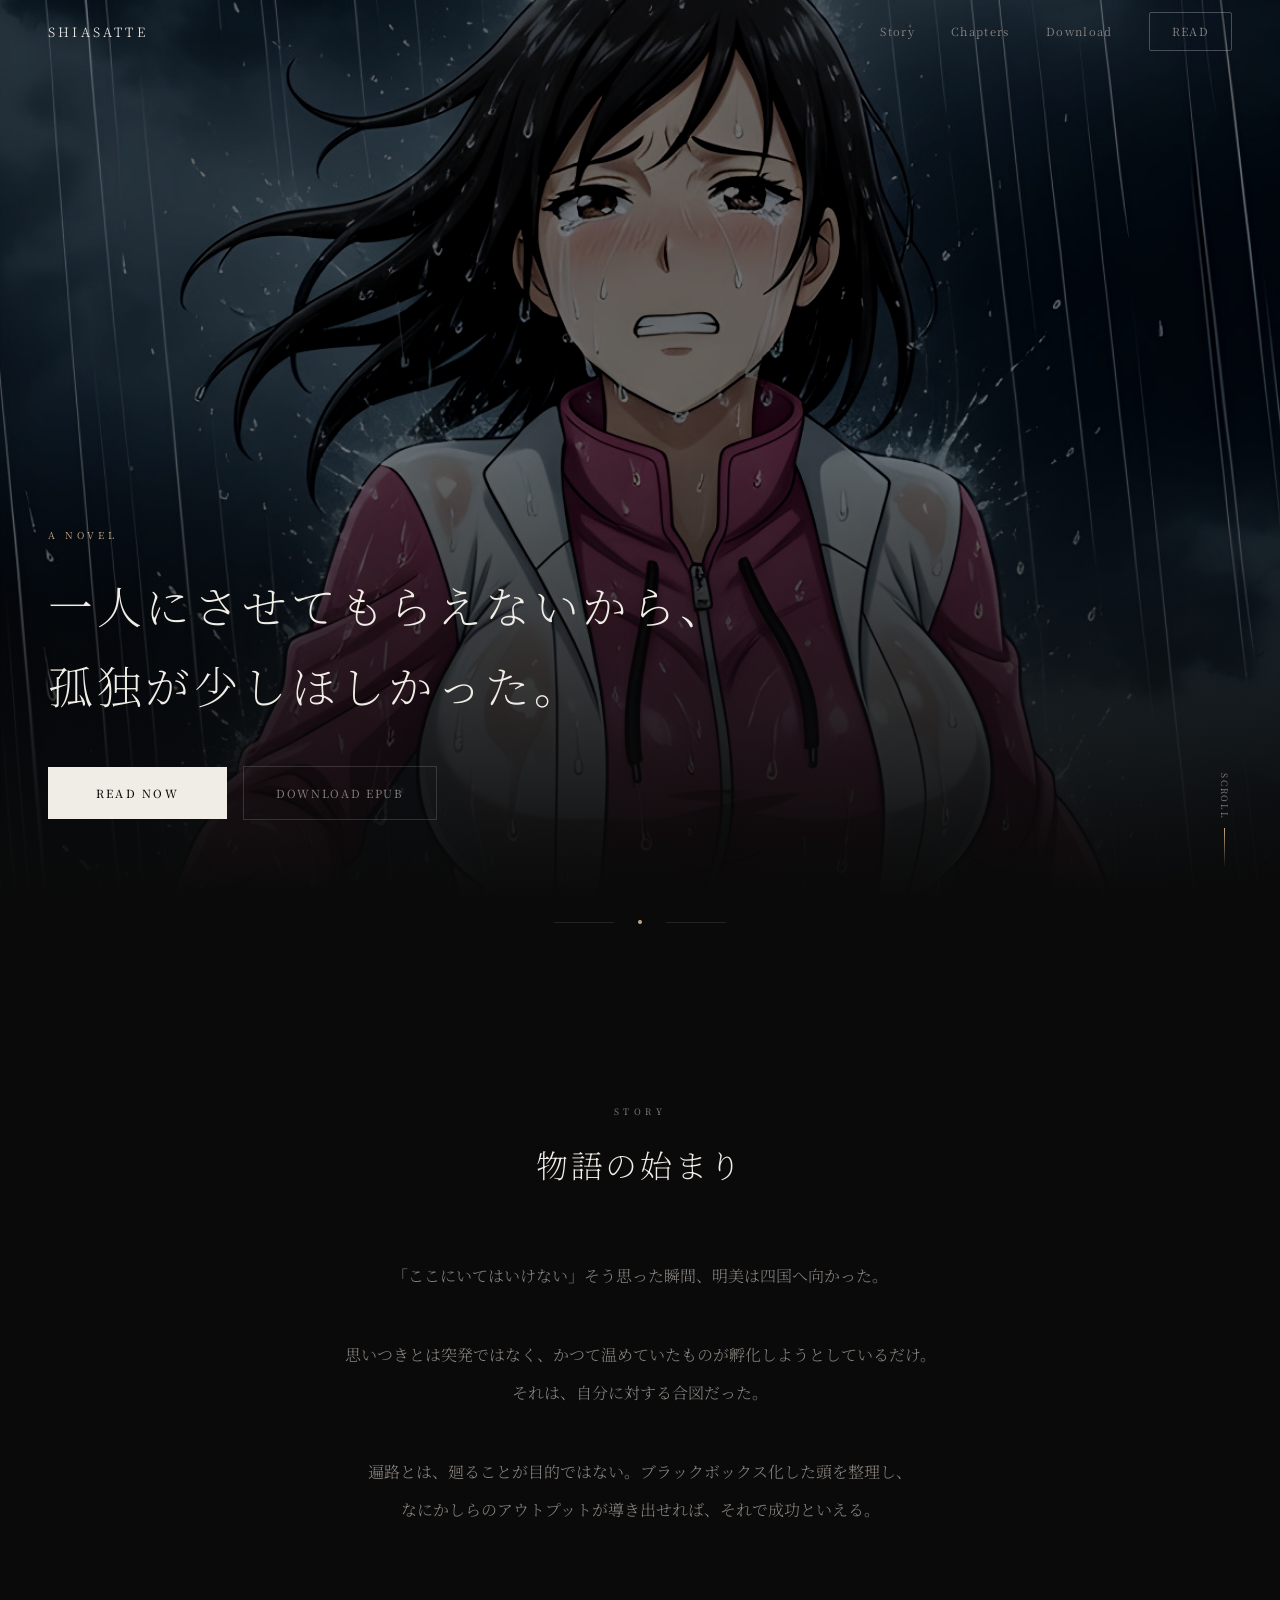
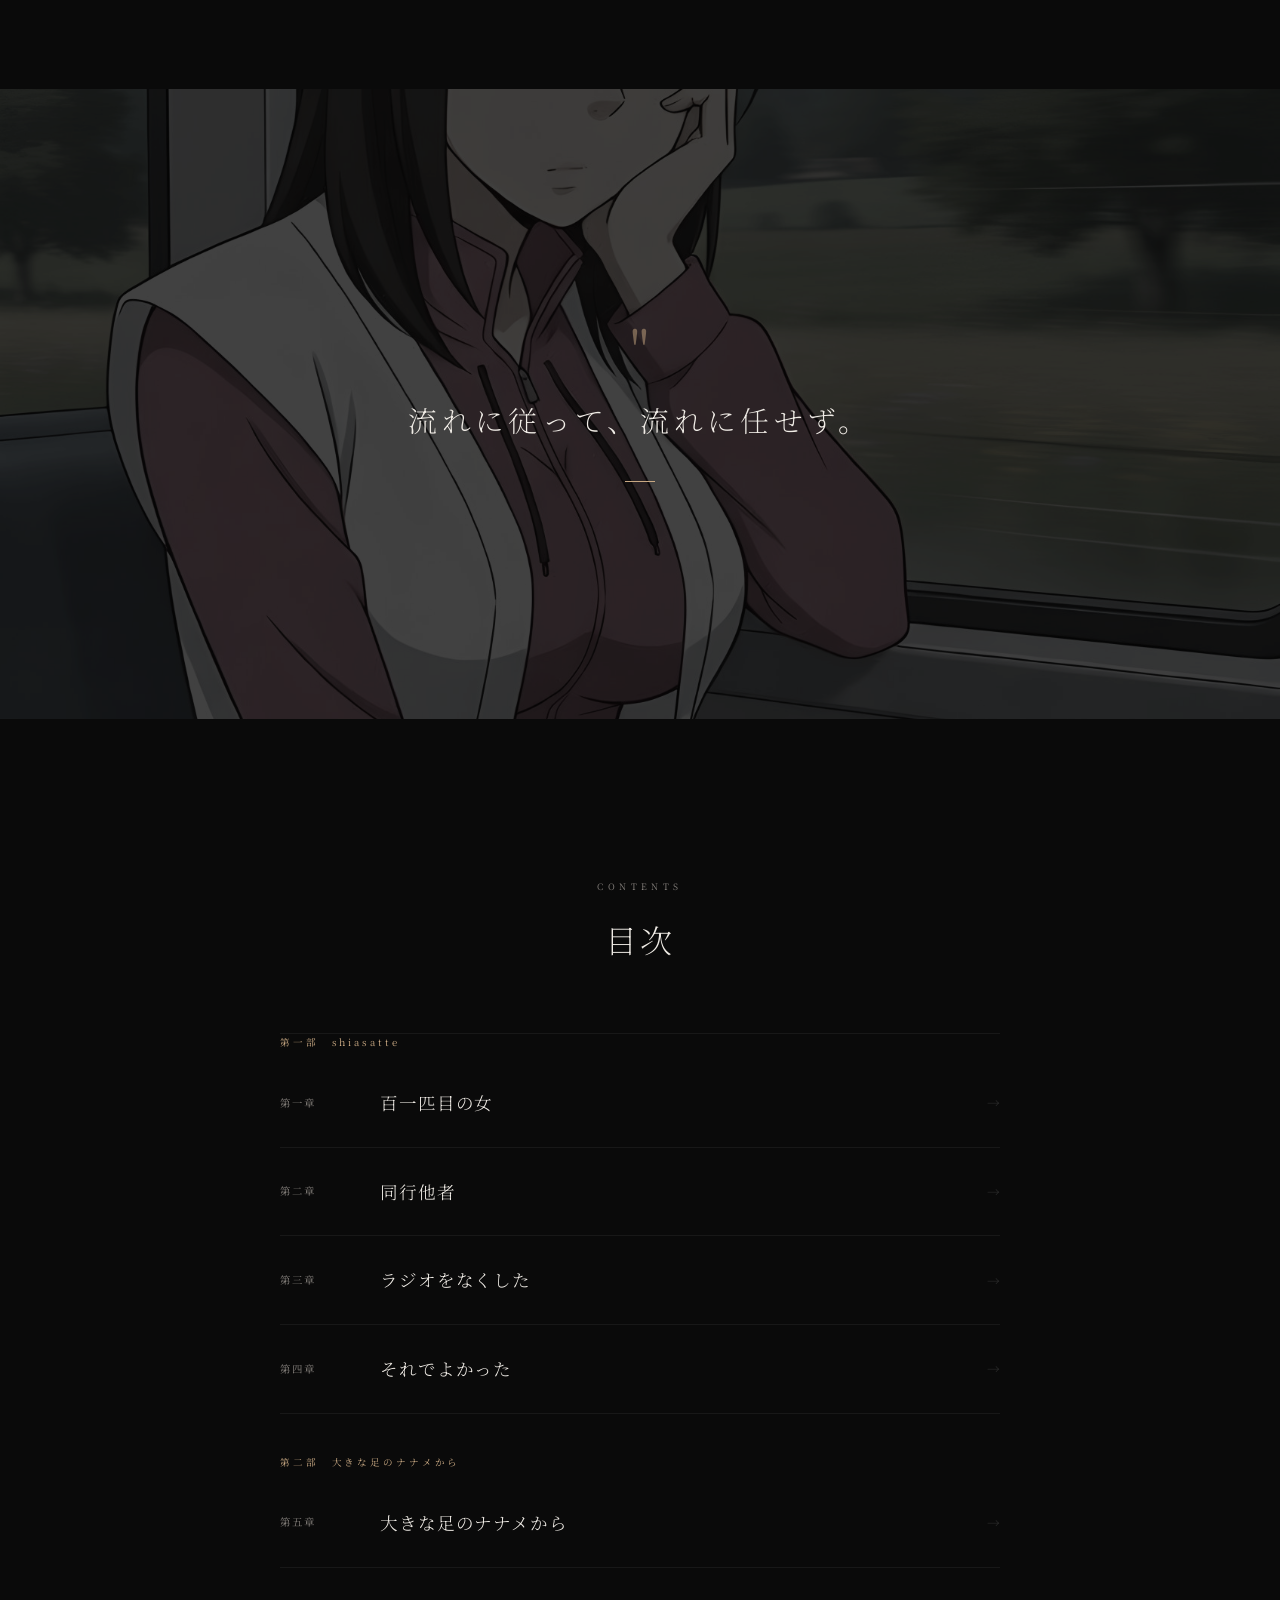
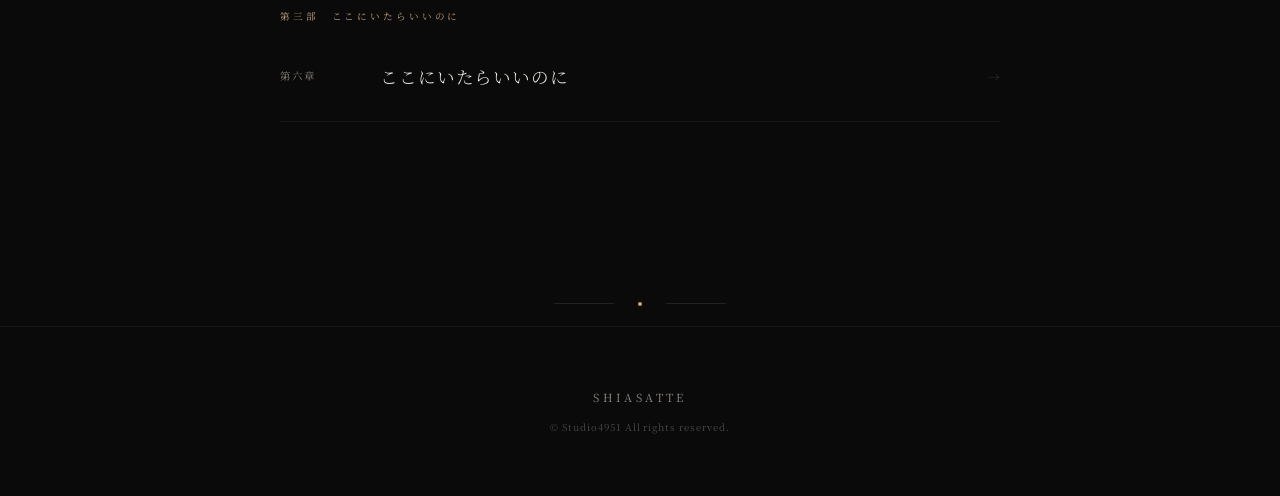
==== commit 06d7d007: "web: デザインリニューアル（ダーク×明朝体、章一覧追加、アニメーション強化） - Noto Serif JPベースの文学的デザインに変更 - ゴールドアクセント、スクロールアニメーション追加 - " ====
--- a/index.html
+++ b/index.html
@@ -2,12 +2,480 @@
 <html lang="ja">
 <head>
     <meta charset="UTF-8">
-    <meta name="viewport" content="width=device-width, initial-scale=1.0, maximum-scale=1.0, user-scalable=no" id="viewport-meta">
+    <meta name="viewport" content="width=device-width, initial-scale=1.0, maximum-scale=1.0, user-scalable=no">
     <title>shiasatte ― 完全版 ―</title>
     <meta name="description" content="歩く×考える カジュアルへんろニクス。四国遍路を舞台にした物語。">
-    <link rel="stylesheet" href="styles.css">
+    <link rel="preconnect" href="https://fonts.googleapis.com">
+    <link href="https://fonts.googleapis.com/css2?family=Noto+Serif+JP:wght@200;300;400;500&display=swap" rel="stylesheet">
     <style>
-    /* Reader modal */
+    :root {
+        --bg: #0a0a0a;
+        --text: #f0ece6;
+        --text-muted: #8a8580;
+        --accent: #c8a882;
+        --transition: all 0.6s cubic-bezier(0.16, 1, 0.3, 1);
+    }
+
+    * { margin: 0; padding: 0; box-sizing: border-box; }
+    html { scroll-behavior: smooth; }
+
+    body {
+        background: var(--bg);
+        color: var(--text);
+        font-family: 'Noto Serif JP', 'Hiragino Mincho ProN', '游明朝', serif;
+        font-size: 16px;
+        line-height: 1.8;
+        -webkit-font-smoothing: antialiased;
+        overflow-x: hidden;
+    }
+
+    a { color: inherit; text-decoration: none; }
+
+    /* ── Nav ── */
+    .navbar {
+        position: fixed;
+        top: 0; left: 0; width: 100%;
+        display: flex;
+        justify-content: space-between;
+        align-items: center;
+        padding: 0 48px;
+        height: 64px;
+        z-index: 1000;
+        transition: background 0.5s, border-color 0.5s;
+        border-bottom: 1px solid transparent;
+    }
+    .navbar.scrolled {
+        background: rgba(10, 10, 10, 0.92);
+        backdrop-filter: blur(20px);
+        -webkit-backdrop-filter: blur(20px);
+        border-bottom-color: rgba(255,255,255,0.06);
+    }
+    .logo {
+        font-size: 0.8rem;
+        font-weight: 300;
+        letter-spacing: 0.25em;
+    }
+    .menu {
+        display: flex;
+        gap: 36px;
+        align-items: center;
+    }
+    .menu a {
+        font-size: 0.7rem;
+        letter-spacing: 0.12em;
+        color: var(--text-muted);
+        transition: color 0.3s;
+    }
+    .menu a:hover { color: var(--text); }
+    .btn-outline {
+        border: 1px solid rgba(255,255,255,0.25);
+        padding: 8px 22px;
+        border-radius: 2px;
+        font-size: 0.65rem;
+        letter-spacing: 0.15em;
+        transition: var(--transition);
+    }
+    .btn-outline:hover {
+        background: var(--text);
+        color: var(--bg);
+        border-color: var(--text);
+    }
+
+    /* Hamburger */
+    .hamburger {
+        display: none;
+        background: none;
+        border: none;
+        cursor: pointer;
+        padding: 8px;
+        z-index: 1001;
+    }
+    .hamburger span {
+        display: block;
+        width: 22px;
+        height: 1px;
+        background: var(--text);
+        margin: 5px 0;
+        transition: all 0.3s;
+    }
+    .hamburger.active span:nth-child(1) { transform: rotate(45deg) translate(4px, 4px); }
+    .hamburger.active span:nth-child(2) { opacity: 0; }
+    .hamburger.active span:nth-child(3) { transform: rotate(-45deg) translate(4px, -4px); }
+
+    /* ── Hero ── */
+    .hero {
+        position: relative;
+        height: 100vh;
+        min-height: 600px;
+        display: flex;
+        align-items: flex-end;
+        justify-content: flex-start;
+        overflow: hidden;
+    }
+    .hero-image {
+        position: absolute;
+        top: 0; left: 0;
+        width: 100%; height: 100%;
+        background-size: cover;
+        background-position: center;
+        z-index: 0;
+        transform: scale(1.08);
+        filter: brightness(0.5) contrast(1.15) saturate(0.8);
+        transition: transform 8s ease-out;
+    }
+    .hero::after {
+        content: '';
+        position: absolute;
+        bottom: 0; left: 0;
+        width: 100%; height: 50%;
+        background: linear-gradient(to top, var(--bg) 0%, transparent 100%);
+        z-index: 1;
+    }
+    .hero-content {
+        position: relative;
+        z-index: 2;
+        padding: 0 48px 80px;
+        max-width: 100%;
+    }
+    .hero-label {
+        font-size: 0.6rem;
+        letter-spacing: 0.4em;
+        color: var(--accent);
+        margin-bottom: 20px;
+        opacity: 0;
+        transform: translateY(20px);
+        animation: fadeUp 1s 0.5s forwards;
+    }
+    .hero-title {
+        font-size: clamp(1.6rem, 3.5vw, 2.8rem);
+        font-weight: 200;
+        line-height: 1.8;
+        letter-spacing: 0.08em;
+        margin-bottom: 40px;
+        opacity: 0;
+        transform: translateY(30px);
+        animation: fadeUp 1.2s 0.8s forwards;
+    }
+    .hero-actions {
+        display: flex;
+        gap: 16px;
+        align-items: center;
+        opacity: 0;
+        transform: translateY(20px);
+        animation: fadeUp 1s 1.2s forwards;
+    }
+    .btn-primary {
+        display: inline-block;
+        background: var(--text);
+        color: var(--bg);
+        padding: 16px 48px;
+        font-family: inherit;
+        font-size: 0.7rem;
+        font-weight: 500;
+        letter-spacing: 0.2em;
+        border: none;
+        cursor: pointer;
+        transition: var(--transition);
+    }
+    .btn-primary:hover {
+        background: var(--accent);
+        transform: translateY(-2px);
+    }
+    .btn-ghost {
+        display: inline-block;
+        padding: 16px 32px;
+        font-size: 0.7rem;
+        letter-spacing: 0.15em;
+        color: var(--text-muted);
+        border: 1px solid rgba(255,255,255,0.15);
+        transition: var(--transition);
+    }
+    .btn-ghost:hover {
+        color: var(--text);
+        border-color: rgba(255,255,255,0.4);
+    }
+
+    /* ── Scroll indicator ── */
+    .scroll-hint {
+        position: absolute;
+        bottom: 32px;
+        right: 48px;
+        z-index: 2;
+        display: flex;
+        flex-direction: column;
+        align-items: center;
+        gap: 8px;
+        opacity: 0;
+        animation: fadeUp 1s 1.8s forwards;
+    }
+    .scroll-hint span {
+        font-size: 0.55rem;
+        letter-spacing: 0.2em;
+        color: var(--text-muted);
+        writing-mode: vertical-rl;
+    }
+    .scroll-line {
+        width: 1px;
+        height: 40px;
+        background: linear-gradient(to bottom, var(--accent), transparent);
+        animation: scrollPulse 2s ease-in-out infinite;
+    }
+    @keyframes scrollPulse {
+        0%, 100% { opacity: 0.3; transform: scaleY(0.6); }
+        50% { opacity: 1; transform: scaleY(1); }
+    }
+
+    /* ── Section shared ── */
+    .section {
+        padding: 160px 48px;
+    }
+    .section-label {
+        font-size: 0.55rem;
+        letter-spacing: 0.5em;
+        color: var(--text-muted);
+        text-align: center;
+        margin-bottom: 16px;
+        text-transform: uppercase;
+    }
+    .section-title {
+        font-size: clamp(1.5rem, 2.5vw, 2rem);
+        font-weight: 200;
+        text-align: center;
+        letter-spacing: 0.08em;
+        margin-bottom: 64px;
+    }
+
+    /* ── About ── */
+    .about-text {
+        max-width: 680px;
+        margin: 0 auto;
+        font-size: 1rem;
+        line-height: 2.4;
+        font-weight: 300;
+        text-align: center;
+        color: var(--text-muted);
+    }
+    .about-text p { margin-bottom: 2.5em; }
+    .about-text p:last-child { margin-bottom: 0; }
+
+    /* ── Divider ── */
+    .divider {
+        display: flex;
+        align-items: center;
+        justify-content: center;
+        gap: 24px;
+        padding: 20px 48px;
+    }
+    .divider-line {
+        width: 60px;
+        height: 1px;
+        background: rgba(255,255,255,0.1);
+    }
+    .divider-dot {
+        width: 4px;
+        height: 4px;
+        border-radius: 50%;
+        background: var(--accent);
+    }
+
+    /* ── Image Quote ── */
+    .image-quote {
+        position: relative;
+        height: 70vh;
+        min-height: 400px;
+        display: flex;
+        align-items: center;
+        justify-content: center;
+        overflow: hidden;
+    }
+    .image-quote-bg {
+        position: absolute;
+        top: 0; left: 0;
+        width: 100%; height: 100%;
+        background-size: cover;
+        background-position: center;
+        background-attachment: fixed;
+        filter: grayscale(70%) brightness(0.35);
+    }
+    .image-quote::after {
+        content: '';
+        position: absolute;
+        top: 0; left: 0;
+        width: 100%; height: 100%;
+        background: rgba(10,10,10,0.3);
+    }
+    .quote-content {
+        position: relative;
+        z-index: 1;
+        text-align: center;
+        padding: 0 48px;
+    }
+    .quote-mark {
+        font-size: 3rem;
+        color: var(--accent);
+        opacity: 0.5;
+        line-height: 1;
+        margin-bottom: 16px;
+    }
+    .quote-text {
+        font-size: clamp(1.2rem, 2.5vw, 1.8rem);
+        font-weight: 200;
+        letter-spacing: 0.15em;
+        line-height: 2;
+    }
+    .quote-rule {
+        width: 30px;
+        height: 1px;
+        background: var(--accent);
+        margin: 32px auto 0;
+    }
+
+    /* ── Chapters ── */
+    .chapters-list {
+        max-width: 720px;
+        margin: 0 auto;
+        list-style: none;
+    }
+    .chapters-list li {
+        border-bottom: 1px solid rgba(255,255,255,0.06);
+    }
+    .chapters-list li:first-child {
+        border-top: 1px solid rgba(255,255,255,0.06);
+    }
+    .chapters-list a {
+        display: flex;
+        align-items: center;
+        padding: 28px 0;
+        transition: var(--transition);
+        cursor: pointer;
+    }
+    .chapters-list a:hover {
+        padding-left: 24px;
+    }
+    .chapters-list a:hover .ch-num {
+        color: var(--accent);
+    }
+    .ch-num {
+        font-size: 0.65rem;
+        letter-spacing: 0.2em;
+        color: var(--text-muted);
+        min-width: 100px;
+        transition: color 0.3s;
+    }
+    .ch-title {
+        font-size: 1.1rem;
+        font-weight: 300;
+        letter-spacing: 0.05em;
+        flex: 1;
+    }
+    .ch-arrow {
+        font-size: 0.8rem;
+        color: rgba(255,255,255,0.15);
+        transition: var(--transition);
+    }
+    .chapters-list a:hover .ch-arrow {
+        color: var(--accent);
+        transform: translateX(4px);
+    }
+    .ch-part-header {
+        font-size: 0.6rem;
+        letter-spacing: 0.3em;
+        color: var(--accent);
+        padding: 40px 0 8px;
+        border-bottom: none !important;
+    }
+    .ch-part-header:first-child { padding-top: 0; }
+
+    /* ── Footer ── */
+    .footer {
+        padding: 60px 48px;
+        text-align: center;
+        border-top: 1px solid rgba(255,255,255,0.06);
+    }
+    .footer-logo {
+        font-size: 0.7rem;
+        letter-spacing: 0.3em;
+        margin-bottom: 12px;
+        color: var(--text-muted);
+    }
+    .footer p {
+        font-size: 0.6rem;
+        letter-spacing: 0.1em;
+        color: rgba(255,255,255,0.25);
+    }
+
+    /* ── Animations ── */
+    @keyframes fadeUp {
+        to { opacity: 1; transform: translateY(0); }
+    }
+    .reveal {
+        opacity: 0;
+        transform: translateY(40px);
+        transition: opacity 1s cubic-bezier(0.16, 1, 0.3, 1),
+                    transform 1s cubic-bezier(0.16, 1, 0.3, 1);
+    }
+    .reveal.visible {
+        opacity: 1;
+        transform: translateY(0);
+    }
+    .reveal-stagger > * {
+        opacity: 0;
+        transform: translateY(20px);
+        transition: opacity 0.6s ease, transform 0.6s ease;
+    }
+    .reveal-stagger.visible > * {
+        opacity: 1;
+        transform: translateY(0);
+    }
+    .reveal-stagger.visible > *:nth-child(1) { transition-delay: 0s; }
+    .reveal-stagger.visible > *:nth-child(2) { transition-delay: 0.08s; }
+    .reveal-stagger.visible > *:nth-child(3) { transition-delay: 0.16s; }
+    .reveal-stagger.visible > *:nth-child(4) { transition-delay: 0.08s; }
+    .reveal-stagger.visible > *:nth-child(5) { transition-delay: 0.16s; }
+    .reveal-stagger.visible > *:nth-child(6) { transition-delay: 0.24s; }
+    .reveal-stagger.visible > *:nth-child(7) { transition-delay: 0.32s; }
+    .reveal-stagger.visible > *:nth-child(8) { transition-delay: 0.4s; }
+    .reveal-stagger.visible > *:nth-child(9) { transition-delay: 0.48s; }
+    .reveal-stagger.visible > *:nth-child(10) { transition-delay: 0.56s; }
+
+    /* ── Responsive ── */
+    @media (max-width: 768px) {
+        .hamburger { display: block; }
+        .menu {
+            display: none;
+            position: fixed;
+            top: 0; left: 0;
+            width: 100%; height: 100%;
+            background: rgba(10, 10, 10, 0.97);
+            flex-direction: column;
+            align-items: center;
+            justify-content: center;
+            gap: 28px;
+            z-index: 1000;
+        }
+        .menu.open { display: flex; }
+        .menu a { font-size: 1rem; color: var(--text); }
+
+        .navbar { padding: 0 24px; }
+        .hero-content { padding: 0 24px 60px; }
+        .hero-title { line-height: 2; }
+        .hero-actions { flex-direction: column; align-items: flex-start; gap: 12px; }
+        .scroll-hint { display: none; }
+
+        .section { padding: 100px 24px; }
+        .about-text { font-size: 0.95rem; text-align: left; }
+
+        .image-quote { height: 50vh; }
+        .image-quote-bg { background-attachment: scroll; }
+
+        .ch-num { min-width: 72px; }
+        .ch-title { font-size: 1rem; }
+
+        .divider { padding: 20px 24px; }
+        .footer { padding: 48px 24px; }
+    }
+
+    /* ── Reader modal ── */
     #reader-modal {
         position: fixed;
         top: 0; left: 0;
@@ -45,11 +513,7 @@
     }
     .reader-btn:hover { color: #fff; background: rgba(255,255,255,0.1); }
 
-    #reader-frame {
-        flex: 1;
-        border: none;
-        width: 100%;
-    }
+    #reader-frame { flex: 1; border: none; width: 100%; }
 
     #reader-navbar {
         height: 48px;
@@ -62,43 +526,26 @@
         border-top: 1px solid rgba(255,255,255,0.08);
     }
     #reader-navbar .nav-btn {
-        background: none;
-        border: none;
-        color: #888;
-        font-size: 18px;
-        cursor: pointer;
-        width: 48px;
-        height: 48px;
-        display: flex;
-        align-items: center;
-        justify-content: center;
-        border-radius: 8px;
-        transition: all 0.15s;
+        background: none; border: none;
+        color: #888; font-size: 18px; cursor: pointer;
+        width: 48px; height: 48px;
+        display: flex; align-items: center; justify-content: center;
+        border-radius: 8px; transition: all 0.15s;
     }
     #reader-navbar .nav-btn:hover { color: #fff; background: rgba(255,255,255,0.08); }
-    #reader-navbar .nav-center {
-        display: flex;
-        align-items: center;
-        gap: 4px;
-    }
+    #reader-navbar .nav-center { display: flex; align-items: center; gap: 4px; }
     #reader-page-info {
-        font-size: 0.75rem;
-        color: #666;
-        min-width: 80px;
-        text-align: center;
-        user-select: none;
-    }
-
-    /* Reader TOC panel */
+        font-size: 0.75rem; color: #666;
+        min-width: 80px; text-align: center; user-select: none;
+    }
+
     #reader-toc {
         position: fixed;
         top: 0; left: -320px;
         z-index: 10010;
-        width: 300px;
-        height: 100%;
+        width: 300px; height: 100%;
         background: rgba(30,30,30,0.98);
         backdrop-filter: blur(12px);
-        -webkit-backdrop-filter: blur(12px);
         box-shadow: 2px 0 16px rgba(0,0,0,0.4);
         transition: left 0.3s ease;
         padding: 24px 0;
@@ -106,271 +553,329 @@
     }
     #reader-toc.open { left: 0; }
     #reader-toc h3 {
-        font-size: 0.8rem;
-        font-weight: 600;
-        color: #666;
-        letter-spacing: 0.1em;
-        padding: 0 24px 12px;
-        border-bottom: 1px solid rgba(255,255,255,0.08);
-        margin-bottom: 8px;
+        font-size: 0.8rem; font-weight: 600; color: #666;
+        letter-spacing: 0.1em; padding: 0 24px 12px;
+        border-bottom: 1px solid rgba(255,255,255,0.08); margin-bottom: 8px;
     }
     #reader-toc ul { list-style: none; padding: 0; margin: 0; }
     #reader-toc li a {
-        display: block;
-        padding: 10px 24px;
-        color: #ccc;
-        text-decoration: none;
-        font-size: 0.9rem;
-        transition: background 0.15s;
-        border-left: 3px solid transparent;
+        display: block; padding: 10px 24px; color: #ccc;
+        text-decoration: none; font-size: 0.9rem;
+        transition: background 0.15s; border-left: 3px solid transparent;
     }
     #reader-toc li a:hover { background: rgba(255,255,255,0.05); }
     #reader-toc li a.active { border-left-color: #fff; color: #fff; font-weight: 600; }
     #reader-toc li.part a { font-weight: 700; font-size: 0.8rem; color: #777; padding-top: 18px; }
-
     #reader-overlay {
-        position: fixed;
-        top: 0; left: 0;
-        width: 100%; height: 100%;
-        background: rgba(0,0,0,0.5);
-        z-index: 10005;
-        opacity: 0;
-        pointer-events: none;
-        transition: opacity 0.3s;
+        position: fixed; top: 0; left: 0; width: 100%; height: 100%;
+        background: rgba(0,0,0,0.5); z-index: 10005;
+        opacity: 0; pointer-events: none; transition: opacity 0.3s;
     }
     #reader-overlay.show { opacity: 1; pointer-events: auto; }
     </style>
 </head>
 <body>
-    <nav class="navbar fade-in">
-        <div class="logo">SHIASATTE</div>
-        <button class="hamburger" id="hamburger" aria-label="メニュー">
-            <span></span><span></span><span></span>
-        </button>
-        <div class="menu" id="nav-menu">
-            <a href="#about">Story</a>
-            <a href="javascript:void(0)" class="btn-outline" onclick="openReader()">Read Now</a>
-            <a href="bibi-bookshelf/shiasatte.epub" download class="btn-outline">Download</a>
-        </div>
-    </nav>
-
-    <header class="hero">
-        <div class="hero-image" style="background-image: url('assets/top.jpg');"></div>
-        <div class="hero-content fade-in-up">
-            <h1>一人にさせてもらえないから、<br>孤独が少しほしかった。</h1>
-            <a href="javascript:void(0)" class="btn-primary" onclick="openReader(3)">Read Now</a>
-        </div>
-    </header>
-
-    <section id="about" class="section about">
-        <div class="container fade-in-scroll">
-            <h2 class="section-title">物語の始まり</h2>
-            <div class="about-text">
-                <p>「ここにいてはいけない」</p>
-                <p>そう思った瞬間、明美は四国へ向かった。</p>
-                <p>思いつきとは突発ではなく、かつて温めていたものが孵化しようとしているだけ。</p>
-                <p>それは、自分に対する合図だった。</p>
-                <br>
-                <p>遍路とは、廻ることが目的ではない。</p>
-                <p>ブラックボックス化した頭を整理し、なにかしらのアウトプットが導き出せれば、それで成功といえる。</p>
-            </div>
-        </div>
-    </section>
-
-    <section class="image-divider fade-in-scroll">
-       <div class="quote">
-           "流れに従って、流れに任せず。"
-       </div>
-    </section>
-
-
-    <footer class="footer">
-        <div class="container">
-            <p>&copy; Studio4951 All rights reserved.</p>
-        </div>
-    </footer>
-
-    <!-- Reader Modal -->
-    <div id="reader-modal">
-        <div id="reader-topbar">
-            <span class="reader-title">SHIASATTE ― 完全版 ―</span>
-            <button class="reader-btn" onclick="closeReader()">&#10005; 閉じる</button>
-        </div>
-        <iframe id="reader-frame" src="about:blank" allowfullscreen></iframe>
-        <div id="reader-navbar">
-            <button class="nav-btn" id="rbtn-toc" title="目次">&#9776;</button>
-            <div class="nav-center">
-                <button class="nav-btn" id="rbtn-prev" title="前のページ">&#9664;</button>
-                <span id="reader-page-info"></span>
-                <button class="nav-btn" id="rbtn-next" title="次のページ">&#9654;</button>
-            </div>
-            <button class="nav-btn" id="rbtn-zoom-reset" title="表示リセット" style="font-size:12px;">1:1</button>
+
+<nav class="navbar" id="navbar">
+    <div class="logo">SHIASATTE</div>
+    <button class="hamburger" id="hamburger" aria-label="menu">
+        <span></span><span></span><span></span>
+    </button>
+    <div class="menu" id="nav-menu">
+        <a href="#about">Story</a>
+        <a href="#chapters">Chapters</a>
+        <a href="bibi-bookshelf/shiasatte.epub" download>Download</a>
+        <a href="javascript:void(0)" class="btn-outline" onclick="openReader()">READ</a>
+    </div>
+</nav>
+
+<header class="hero">
+    <div class="hero-image" style="background-image: url('assets/top.jpg');"></div>
+    <div class="hero-content">
+        <div class="hero-label">A NOVEL</div>
+        <h1 class="hero-title">一人にさせてもらえないから、<br>孤独が少しほしかった。</h1>
+        <div class="hero-actions">
+            <a href="javascript:void(0)" class="btn-primary" onclick="openReader(3)">READ NOW</a>
+            <a href="bibi-bookshelf/shiasatte.epub" download class="btn-ghost">DOWNLOAD EPUB</a>
         </div>
     </div>
-
-    <div id="reader-overlay"></div>
-    <nav id="reader-toc">
-        <h3>目次</h3>
-        <ul>
-            <li class="part"><a href="#" data-item="2">第一部　shiasatte</a></li>
-            <li><a href="#" data-item="3">第一章　百一匹目の女</a></li>
-            <li><a href="#" data-item="4">第二章　同行他者</a></li>
-            <li><a href="#" data-item="5">第三章　ラジオをなくした</a></li>
-            <li><a href="#" data-item="6">第四章　それでよかった</a></li>
-            <li class="part"><a href="#" data-item="7">第二部　大きな足のナナメから</a></li>
-            <li><a href="#" data-item="8">番外編・前編</a></li>
-            <li class="part"><a href="#" data-item="9">第三部　ここにいたらいいのに</a></li>
-            <li><a href="#" data-item="10">番外編・後編</a></li>
-        </ul>
-    </nav>
-
-    <script src="script.js"></script>
-    <script>
-    const readerModal = document.getElementById('reader-modal');
-    const readerFrame = document.getElementById('reader-frame');
-    const readerPageInfo = document.getElementById('reader-page-info');
-    const readerToc = document.getElementById('reader-toc');
-    const readerOverlay = document.getElementById('reader-overlay');
-    let pendingJump = null;
-    let bibiLoaded = false;
-
-    function getBibi() {
-        try {
-            const w = readerFrame.contentWindow;
-            return (w && w.R && w.I && w.I.Flipper) ? w : null;
-        } catch(e) { return null; }
-    }
-
-    function openReader(itemIndex) {
-        readerModal.classList.add('open');
-        document.body.style.overflow = 'hidden';
-
-        if (readerFrame.src === 'about:blank' || !readerFrame.src.includes('bibi')) {
-            bibiLoaded = false;
-            pendingJump = itemIndex || null;
-            readerFrame.src = 'bibi/?book=shiasatte.epub';
-            waitForBibi();
-        } else if (!bibiLoaded) {
-            pendingJump = itemIndex || null;
-        } else if (itemIndex) {
-            jumpToItem(itemIndex);
+    <div class="scroll-hint">
+        <span>SCROLL</span>
+        <div class="scroll-line"></div>
+    </div>
+</header>
+
+<div class="divider">
+    <div class="divider-line"></div>
+    <div class="divider-dot"></div>
+    <div class="divider-line"></div>
+</div>
+
+<section id="about" class="section reveal">
+    <div class="section-label">STORY</div>
+    <div class="section-title">物語の始まり</div>
+    <div class="about-text">
+        <p>「ここにいてはいけない」そう思った瞬間、明美は四国へ向かった。</p>
+        <p>思いつきとは突発ではなく、かつて温めていたものが孵化しようとしているだけ。<br>それは、自分に対する合図だった。</p>
+        <p>遍路とは、廻ることが目的ではない。ブラックボックス化した頭を整理し、<br>なにかしらのアウトプットが導き出せれば、それで成功といえる。</p>
+    </div>
+</section>
+
+<div class="image-quote reveal">
+    <div class="image-quote-bg" style="background-image: url('assets/hero.jpg');"></div>
+    <div class="quote-content">
+        <div class="quote-mark">"</div>
+        <div class="quote-text">流れに従って、流れに任せず。</div>
+        <div class="quote-rule"></div>
+    </div>
+</div>
+
+<section id="chapters" class="section">
+    <div class="section-label reveal">CONTENTS</div>
+    <div class="section-title reveal">目次</div>
+    <ul class="chapters-list reveal-stagger reveal">
+        <li class="ch-part-header">第一部　shiasatte</li>
+        <li><a href="javascript:void(0)" onclick="openReader(3)">
+            <span class="ch-num">第一章</span>
+            <span class="ch-title">百一匹目の女</span>
+            <span class="ch-arrow">→</span>
+        </a></li>
+        <li><a href="javascript:void(0)" onclick="openReader(6)">
+            <span class="ch-num">第二章</span>
+            <span class="ch-title">同行他者</span>
+            <span class="ch-arrow">→</span>
+        </a></li>
+        <li><a href="javascript:void(0)" onclick="openReader(7)">
+            <span class="ch-num">第三章</span>
+            <span class="ch-title">ラジオをなくした</span>
+            <span class="ch-arrow">→</span>
+        </a></li>
+        <li><a href="javascript:void(0)" onclick="openReader(8)">
+            <span class="ch-num">第四章</span>
+            <span class="ch-title">それでよかった</span>
+            <span class="ch-arrow">→</span>
+        </a></li>
+        <li class="ch-part-header">第二部　大きな足のナナメから</li>
+        <li><a href="javascript:void(0)" onclick="openReader(10)">
+            <span class="ch-num">第五章</span>
+            <span class="ch-title">大きな足のナナメから</span>
+            <span class="ch-arrow">→</span>
+        </a></li>
+        <li class="ch-part-header">第三部　ここにいたらいいのに</li>
+        <li><a href="javascript:void(0)" onclick="openReader(12)">
+            <span class="ch-num">第六章</span>
+            <span class="ch-title">ここにいたらいいのに</span>
+            <span class="ch-arrow">→</span>
+        </a></li>
+    </ul>
+</section>
+
+<div class="divider">
+    <div class="divider-line"></div>
+    <div class="divider-dot"></div>
+    <div class="divider-line"></div>
+</div>
+
+<footer class="footer">
+    <div class="footer-logo">SHIASATTE</div>
+    <p>&copy; Studio4951 All rights reserved.</p>
+</footer>
+
+<!-- Reader Modal -->
+<div id="reader-modal">
+    <div id="reader-topbar">
+        <span class="reader-title">SHIASATTE ― 完全版 ―</span>
+        <button class="reader-btn" onclick="closeReader()">&#10005; 閉じる</button>
+    </div>
+    <iframe id="reader-frame" src="about:blank" allowfullscreen></iframe>
+    <div id="reader-navbar">
+        <button class="nav-btn" id="rbtn-toc" title="目次">&#9776;</button>
+        <div class="nav-center">
+            <button class="nav-btn" id="rbtn-prev" title="前のページ">&#9664;</button>
+            <span id="reader-page-info"></span>
+            <button class="nav-btn" id="rbtn-next" title="次のページ">&#9654;</button>
+        </div>
+        <button class="nav-btn" id="rbtn-zoom-reset" title="表示リセット" style="font-size:12px;">1:1</button>
+    </div>
+</div>
+
+<div id="reader-overlay"></div>
+<nav id="reader-toc">
+    <h3>目次</h3>
+    <ul>
+        <li class="part"><a href="#" data-item="2">第一部　shiasatte</a></li>
+        <li><a href="#" data-item="3">第一章　百一匹目の女</a></li>
+        <li><a href="#" data-item="6">第二章　同行他者</a></li>
+        <li><a href="#" data-item="7">第三章　ラジオをなくした</a></li>
+        <li><a href="#" data-item="8">第四章　それでよかった</a></li>
+        <li class="part"><a href="#" data-item="9">第二部　大きな足のナナメから</a></li>
+        <li class="part"><a href="#" data-item="11">第三部　ここにいたらいいのに</a></li>
+    </ul>
+</nav>
+
+<script>
+// Scroll: nav background
+const navbar = document.getElementById('navbar');
+window.addEventListener('scroll', () => {
+    navbar.classList.toggle('scrolled', window.scrollY > 60);
+});
+
+// Hero parallax
+const heroImg = document.querySelector('.hero-image');
+window.addEventListener('scroll', () => {
+    if (heroImg && window.scrollY < window.innerHeight) {
+        heroImg.style.transform = `scale(1.08) translateY(${window.scrollY * 0.25}px)`;
+    }
+});
+
+// Hamburger
+const hamburger = document.getElementById('hamburger');
+const navMenu = document.getElementById('nav-menu');
+hamburger.addEventListener('click', () => {
+    hamburger.classList.toggle('active');
+    navMenu.classList.toggle('open');
+});
+navMenu.querySelectorAll('a').forEach(a => {
+    a.addEventListener('click', () => {
+        hamburger.classList.remove('active');
+        navMenu.classList.remove('open');
+    });
+});
+
+// Scroll reveal
+const observer = new IntersectionObserver((entries) => {
+    entries.forEach(e => {
+        if (e.isIntersecting) {
+            e.target.classList.add('visible');
+            observer.unobserve(e.target);
         }
-    }
-
-    function waitForBibi() {
-        // Poll until Bibi is fully initialized
-        const check = setInterval(() => {
-            const w = getBibi();
-            if (w) {
-                clearInterval(check);
-                bibiLoaded = true;
-                // Inject smooth transitions
-                try {
-                    const style = w.document.createElement('style');
-                    style.textContent = `
-                        #bibi-main { transition: transform 0.4s cubic-bezier(0.22,1,0.36,1), -webkit-transform 0.4s cubic-bezier(0.22,1,0.36,1) !important; }
-                        #bibi-main-book { transition: transform 0.4s cubic-bezier(0.22,1,0.36,1), opacity 0.2s ease, -webkit-transform 0.4s cubic-bezier(0.22,1,0.36,1) !important; }
-                        html, body { touch-action: pan-x pan-y; }
-                    `;
-                    w.document.head.appendChild(style);
-                    // ピンチズーム防止
-                    w.document.addEventListener('touchmove', (e) => {
-                        if (e.touches.length > 1) e.preventDefault();
-                    }, { passive: false });
-                    // ダブルタップズーム防止
-                    let lastTap = 0;
-                    w.document.addEventListener('touchend', (e) => {
-                        const now = Date.now();
-                        if (now - lastTap < 300) e.preventDefault();
-                        lastTap = now;
-                    }, { passive: false });
-                } catch(e) {}
-
-                if (pendingJump) {
-                    setTimeout(() => jumpToItem(pendingJump), 300);
-                    pendingJump = null;
-                }
-            }
-        }, 300);
-    }
-
-    function jumpToItem(itemIndex) {
-        const w = getBibi();
-        if (!w || !w.R.Items[itemIndex]) return;
-        const targetPage = w.R.Items[itemIndex].Pages[0];
-        const targetIdx = w.R.Pages.indexOf(targetPage);
-        const curPages = w.R.Current.Pages || w.R.IntersectingPages;
-        const curIdx = curPages && curPages.length ? w.R.Pages.indexOf(curPages[0]) : 0;
-        const dist = targetIdx - curIdx;
-        if (dist !== 0) w.I.Flipper.flip(dist);
-        setTimeout(updateReaderPageInfo, 500);
-    }
-
-    function closeReader() {
-        readerModal.classList.remove('open');
-        document.body.style.overflow = '';
-        closeReaderToc();
-    }
-
-    function updateReaderPageInfo() {
-        const w = getBibi();
-        if (!w) return;
-        const cur = w.R.Current.Pages;
-        if (cur && cur.length) {
-            const first = w.R.Pages.indexOf(cur[0]) + 1;
-            const last = w.R.Pages.indexOf(cur[cur.length - 1]) + 1;
-            const total = w.R.Pages.length;
-            readerPageInfo.textContent = (first === last ? first : first + '-' + last) + ' / ' + total;
-        }
-    }
-
-    function openReaderToc() { readerToc.classList.add('open'); readerOverlay.classList.add('show'); }
-    function closeReaderToc() { readerToc.classList.remove('open'); readerOverlay.classList.remove('show'); }
-
-    document.getElementById('rbtn-toc').addEventListener('click', () => {
-        readerToc.classList.contains('open') ? closeReaderToc() : openReaderToc();
     });
-    readerOverlay.addEventListener('click', closeReaderToc);
-
-    document.getElementById('rbtn-prev').addEventListener('click', () => {
-        const w = getBibi();
-        if (w) { w.I.Flipper.flip(1); setTimeout(updateReaderPageInfo, 400); }
-    });
-    document.getElementById('rbtn-next').addEventListener('click', () => {
-        const w = getBibi();
-        if (w) { w.I.Flipper.flip(-1); setTimeout(updateReaderPageInfo, 400); }
-    });
-
-    document.querySelectorAll('#reader-toc a[data-item]').forEach(link => {
-        link.addEventListener('click', (e) => {
-            e.preventDefault();
-            const itemIndex = parseInt(link.dataset.item);
-            document.querySelectorAll('#reader-toc a').forEach(a => a.classList.remove('active'));
-            link.classList.add('active');
-            jumpToItem(itemIndex);
-            closeReaderToc();
-        });
-    });
-
-    document.getElementById('rbtn-zoom-reset').addEventListener('click', () => {
+}, { threshold: 0.12 });
+document.querySelectorAll('.reveal').forEach(el => observer.observe(el));
+
+// ── Reader ──
+const readerModal = document.getElementById('reader-modal');
+const readerFrame = document.getElementById('reader-frame');
+const readerPageInfo = document.getElementById('reader-page-info');
+const readerToc = document.getElementById('reader-toc');
+const readerOverlay = document.getElementById('reader-overlay');
+let pendingJump = null;
+let bibiLoaded = false;
+
+function getBibi() {
+    try {
+        const w = readerFrame.contentWindow;
+        return (w && w.R && w.I && w.I.Flipper) ? w : null;
+    } catch(e) { return null; }
+}
+
+function openReader(itemIndex) {
+    readerModal.classList.add('open');
+    document.body.style.overflow = 'hidden';
+    if (readerFrame.src === 'about:blank' || !readerFrame.src.includes('bibi')) {
+        bibiLoaded = false;
+        pendingJump = itemIndex || null;
+        readerFrame.src = 'bibi/?book=shiasatte.epub&t=' + Date.now();
+        waitForBibi();
+    } else if (!bibiLoaded) {
+        pendingJump = itemIndex || null;
+    } else if (itemIndex) {
+        jumpToItem(itemIndex);
+    }
+}
+
+function waitForBibi() {
+    const check = setInterval(() => {
         const w = getBibi();
         if (w) {
-            try { w.I.Loupe.resetZoom(); } catch(e) {}
-            try { w.document.documentElement.style.transform = ''; } catch(e) {}
+            clearInterval(check);
+            bibiLoaded = true;
+            try {
+                const style = w.document.createElement('style');
+                style.textContent = `
+                    #bibi-main { transition: transform 0.4s cubic-bezier(0.22,1,0.36,1) !important; }
+                    #bibi-main-book { transition: transform 0.4s cubic-bezier(0.22,1,0.36,1), opacity 0.2s ease !important; }
+                `;
+                w.document.head.appendChild(style);
+                w.document.addEventListener('touchmove', e => { if (e.touches.length > 1) e.preventDefault(); }, { passive: false });
+                let lastTap = 0;
+                w.document.addEventListener('touchend', e => { if (Date.now() - lastTap < 300) e.preventDefault(); lastTap = Date.now(); }, { passive: false });
+            } catch(e) {}
+            if (pendingJump) {
+                setTimeout(() => jumpToItem(pendingJump), 300);
+                pendingJump = null;
+            }
         }
+    }, 300);
+}
+
+function jumpToItem(idx) {
+    const w = getBibi();
+    if (!w || !w.R.Items[idx]) return;
+    const tp = w.R.Items[idx].Pages[0];
+    const ti = w.R.Pages.indexOf(tp);
+    const cp = w.R.Current.Pages || w.R.IntersectingPages;
+    const ci = cp && cp.length ? w.R.Pages.indexOf(cp[0]) : 0;
+    if (ti - ci !== 0) w.I.Flipper.flip(ti - ci);
+    setTimeout(updatePageInfo, 500);
+}
+
+function closeReader() {
+    readerModal.classList.remove('open');
+    document.body.style.overflow = '';
+    closeReaderToc();
+}
+
+function updatePageInfo() {
+    const w = getBibi();
+    if (!w) return;
+    const cur = w.R.Current.Pages;
+    if (cur && cur.length) {
+        const f = w.R.Pages.indexOf(cur[0]) + 1;
+        const l = w.R.Pages.indexOf(cur[cur.length - 1]) + 1;
+        readerPageInfo.textContent = (f === l ? f : f + '-' + l) + ' / ' + w.R.Pages.length;
+    }
+}
+
+function openReaderToc() { readerToc.classList.add('open'); readerOverlay.classList.add('show'); }
+function closeReaderToc() { readerToc.classList.remove('open'); readerOverlay.classList.remove('show'); }
+
+document.getElementById('rbtn-toc').addEventListener('click', () => {
+    readerToc.classList.contains('open') ? closeReaderToc() : openReaderToc();
+});
+readerOverlay.addEventListener('click', closeReaderToc);
+
+document.getElementById('rbtn-prev').addEventListener('click', () => {
+    const w = getBibi(); if (w) { w.I.Flipper.flip(1); setTimeout(updatePageInfo, 400); }
+});
+document.getElementById('rbtn-next').addEventListener('click', () => {
+    const w = getBibi(); if (w) { w.I.Flipper.flip(-1); setTimeout(updatePageInfo, 400); }
+});
+
+document.querySelectorAll('#reader-toc a[data-item]').forEach(link => {
+    link.addEventListener('click', e => {
+        e.preventDefault();
+        document.querySelectorAll('#reader-toc a').forEach(a => a.classList.remove('active'));
+        link.classList.add('active');
+        jumpToItem(parseInt(link.dataset.item));
+        closeReaderToc();
     });
-
-    // iOS Safari ピンチズーム防止
-    document.addEventListener('touchmove', (e) => {
-        if (e.touches.length > 1) e.preventDefault();
-    }, { passive: false });
-
-    // Keyboard: Escape to close
-    document.addEventListener('keydown', (e) => {
-        if (e.key === 'Escape' && readerModal.classList.contains('open')) closeReader();
-    });
-
-    setInterval(updateReaderPageInfo, 1000);
-    </script>
+});
+
+document.getElementById('rbtn-zoom-reset').addEventListener('click', () => {
+    const w = getBibi();
+    if (w) { try { w.I.Loupe.resetZoom(); } catch(e) {} }
+});
+
+document.addEventListener('keydown', e => {
+    if (e.key === 'Escape' && readerModal.classList.contains('open')) closeReader();
+});
+
+setInterval(updatePageInfo, 1000);
+
+document.addEventListener('touchmove', e => {
+    if (e.touches.length > 1) e.preventDefault();
+}, { passive: false });
+</script>
 </body>
 </html>
